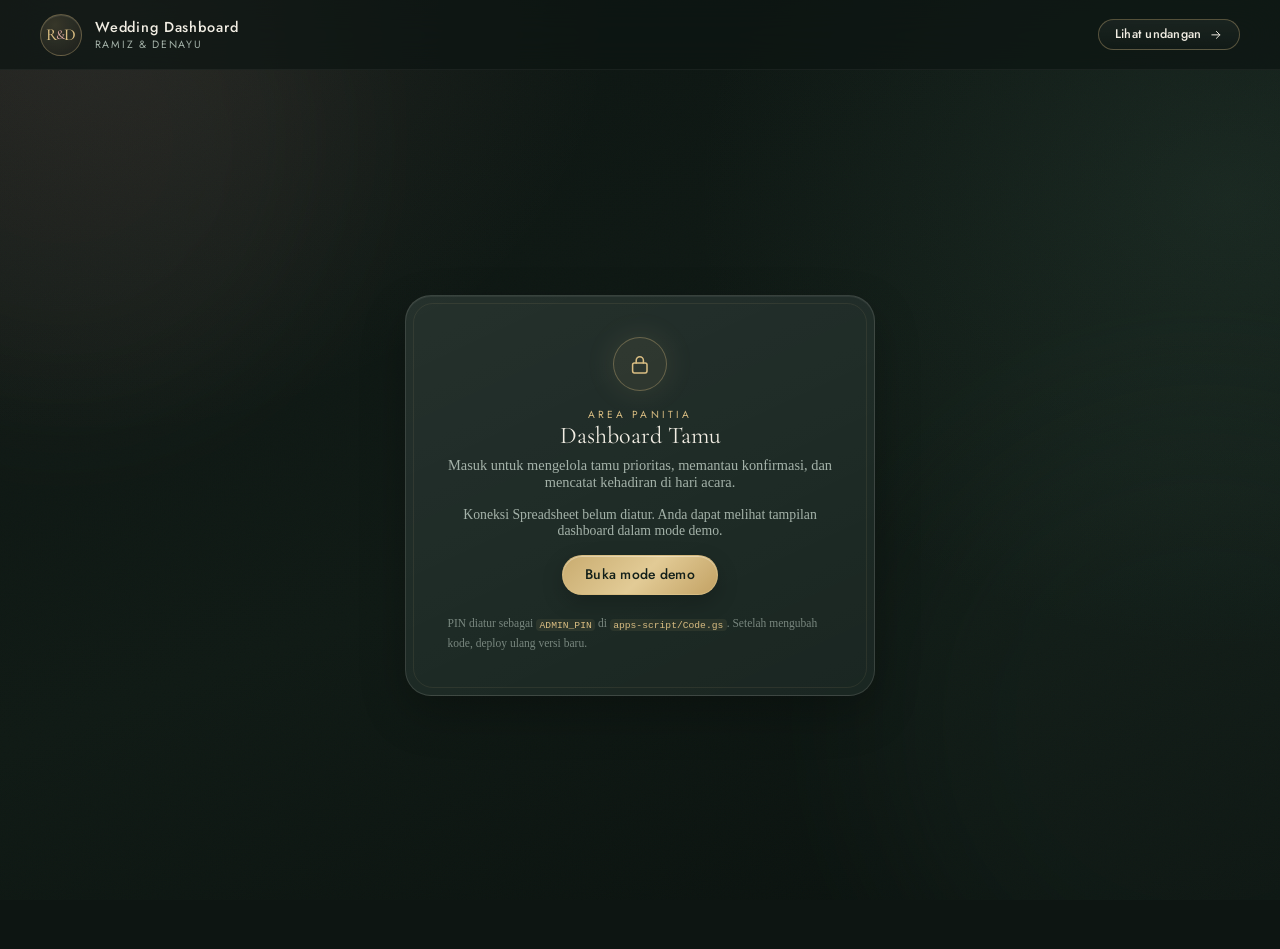
==== admin.html @ bb8d90dd "update UI, masih perlu revisi lagi" ====
<!DOCTYPE html>
<html lang="id">
<head>
<meta charset="utf-8">
<meta name="viewport" content="width=device-width, initial-scale=1, viewport-fit=cover">
<meta name="robots" content="noindex,nofollow">
<meta name="theme-color" content="#0D1512">
<title>Dashboard Tamu — Undangan Pernikahan</title>
<link rel="icon" href="assets/favicon.svg" type="image/svg+xml">
<link rel="preconnect" href="https://fonts.googleapis.com">
<link rel="preconnect" href="https://fonts.gstatic.com" crossorigin>
<link href="https://fonts.googleapis.com/css2?family=Cormorant+Garamond:ital,wght@0,400;0,500;0,600;1,400;1,500&family=Jost:wght@300;400;500;600&display=swap" rel="stylesheet">
<link rel="stylesheet" href="admin.css">
</head>
<body>
<svg width="0" height="0" style="position:absolute" aria-hidden="true"><defs>
<symbol id="i-users" viewBox="0 0 24 24"><path d="M17 21v-2a4 4 0 0 0-4-4H5a4 4 0 0 0-4 4v2"/><circle cx="9" cy="7" r="4"/><path d="M23 21v-2a4 4 0 0 0-3-3.87M16 3.13a4 4 0 0 1 0 7.75"/></symbol>
<symbol id="i-user-check" viewBox="0 0 24 24"><path d="M16 21v-2a4 4 0 0 0-4-4H5a4 4 0 0 0-4 4v2"/><circle cx="8.5" cy="7" r="4"/><path d="m17 11 2 2 4-4"/></symbol>
<symbol id="i-heart" viewBox="0 0 24 24"><path d="M20.8 4.6a5.5 5.5 0 0 0-7.8 0L12 5.7l-1-1.1a5.5 5.5 0 0 0-7.8 7.8l1 1.1L12 21l7.8-7.5 1-1.1a5.5 5.5 0 0 0 0-7.8z"/></symbol>
<symbol id="i-message" viewBox="0 0 24 24"><path d="M21 11.5a8.4 8.4 0 0 1-8.5 8.4 8.7 8.7 0 0 1-3.3-.7L3 21l1.8-5.9a8.4 8.4 0 1 1 16.2-3.6z"/></symbol>
<symbol id="i-link" viewBox="0 0 24 24"><path d="M10 13a5 5 0 0 0 7.5.5l3-3a5 5 0 0 0-7-7l-1.7 1.7"/><path d="M14 11a5 5 0 0 0-7.5-.5l-3 3a5 5 0 0 0 7 7l1.7-1.7"/></symbol>
<symbol id="i-copy" viewBox="0 0 24 24"><rect x="9" y="9" width="12" height="12" rx="2"/><path d="M5 15H4a1 1 0 0 1-1-1V4a1 1 0 0 1 1-1h10a1 1 0 0 1 1 1v1"/></symbol>
<symbol id="i-wa" viewBox="0 0 24 24"><path d="M3 21l1.7-5A8.5 8.5 0 1 1 8 19.3z"/><path d="M8.5 7.5c.5 3.5 2.5 5.5 6 6 .8.1 1.5-.5 1.5-1.3v-1l-2-.7-.8 1a6 6 0 0 1-2.2-2.2l1-.8-.7-2h-1c-.8 0-1.4.7-1.3 1.5"/></symbol>
<symbol id="i-refresh" viewBox="0 0 24 24"><path d="M21 12a9 9 0 1 1-2.6-6.4"/><path d="M21 3v6h-6"/></symbol>
<symbol id="i-plus" viewBox="0 0 24 24"><path d="M12 5v14M5 12h14"/></symbol>
<symbol id="i-search" viewBox="0 0 24 24"><circle cx="11" cy="11" r="7"/><path d="m21 21-4.3-4.3"/></symbol>
<symbol id="i-clock" viewBox="0 0 24 24"><circle cx="12" cy="12" r="9"/><path d="M12 7v5l3 2"/></symbol>
<symbol id="i-check" viewBox="0 0 24 24"><path d="M20 6 9 17l-5-5"/></symbol>
<symbol id="i-x" viewBox="0 0 24 24"><path d="M18 6 6 18M6 6l12 12"/></symbol>
<symbol id="i-lock" viewBox="0 0 24 24"><rect x="4" y="10" width="16" height="11" rx="2"/><path d="M8 10V7a4 4 0 0 1 8 0v3"/></symbol>
<symbol id="i-calendar" viewBox="0 0 24 24"><rect x="3" y="5" width="18" height="16" rx="2"/><path d="M16 3v4M8 3v4M3 10h18"/></symbol>
<symbol id="i-gift" viewBox="0 0 24 24"><path d="M20 12v10H4V12"/><path d="M2 7h20v5H2z"/><path d="M12 22V7"/><path d="M12 7H7.5a2.5 2.5 0 0 1 0-5C11 2 12 7 12 7z"/><path d="M12 7h4.5a2.5 2.5 0 0 0 0-5C13 2 12 7 12 7z"/></symbol>
<symbol id="i-logout" viewBox="0 0 24 24"><path d="M9 21H5a2 2 0 0 1-2-2V5a2 2 0 0 1 2-2h4"/><path d="m16 17 5-5-5-5M21 12H9"/></symbol>
<symbol id="i-arrow" viewBox="0 0 24 24"><path d="M5 12h14M13 6l6 6-6 6"/></symbol>
</defs></svg>

<div class="admin-bg" aria-hidden="true"><span class="orb a"></span><span class="orb b"></span><span class="grain"></span></div>

<header class="topbar">
  <a class="brand" href="index.html">
    <span class="brand-mark">R<span>&amp;</span>D</span>
    <span class="brand-text"><b>Wedding Dashboard</b><small>Ramiz &amp; Denayu</small></span>
  </a>
  <div class="top-actions">
    <span id="modeBadge" class="badge" hidden>Mode demo</span>
    <a class="btn btn-sm btn-ghost" href="index.html" target="_blank" rel="noopener">Lihat undangan <svg class="ic"><use href="#i-arrow"/></svg></a>
    <button class="icon-btn" id="logoutBtn" type="button" aria-label="Keluar" title="Keluar" hidden><svg class="ic"><use href="#i-logout"/></svg></button>
  </div>
</header>

<main class="shell">
  <section id="gate" class="gate">
    <div class="gate-card">
      <span class="gate-icon"><svg class="ic"><use href="#i-lock"/></svg></span>
      <p class="eyebrow">Area Panitia</p>
      <h1>Dashboard Tamu</h1>
      <p class="gate-copy">Masuk untuk mengelola tamu prioritas, memantau konfirmasi, dan mencatat kehadiran di hari acara.</p>
      <form id="gateForm" class="pin-form">
        <label for="pin">PIN akses</label>
        <input id="pin" type="password" inputmode="numeric" autocomplete="current-password" maxlength="24" placeholder="Masukkan PIN" required>
        <button class="btn" type="submit" id="gateBtn">Masuk dashboard</button>
        <p class="form-msg" id="gateMsg" role="status"></p>
      </form>
      <div id="demoBox" hidden>
        <p class="demo-copy">Koneksi Spreadsheet belum diatur. Anda dapat melihat tampilan dashboard dalam mode demo.</p>
        <button class="btn" type="button" id="demoBtn">Buka mode demo</button>
      </div>
      <p class="gate-help">PIN diatur sebagai <code>ADMIN_PIN</code> di <code>apps-script/Code.gs</code>. Setelah mengubah kode, deploy ulang versi baru.</p>
    </div>
  </section>

  <section id="app" hidden>
    <div class="page-head">
      <div>
        <p class="eyebrow">Undangan Pernikahan</p>
        <h1>Selamat datang, panitia</h1>
        <p class="page-sub">Pantau tamu, konfirmasi, dan kehadiran dari satu tempat.</p>
      </div>
      <div class="page-actions">
        <button class="btn btn-ghost" type="button" id="refreshBtn"><svg class="ic"><use href="#i-refresh"/></svg> Muat ulang</button>
        <button class="btn" type="button" id="addGuestBtn"><svg class="ic"><use href="#i-plus"/></svg> Tambah tamu</button>
      </div>
    </div>

    <div class="stats" id="stats" aria-live="polite"></div>

    <div class="progress-card">
      <div class="progress-top"><span>Kehadiran terdaftar</span><b id="progressLabel">0%</b></div>
      <div class="progress-track"><i id="progressFill"></i></div>
      <p id="progressNote">0 dari 0 orang diperkirakan hadir.</p>
    </div>

    <nav class="tabs" aria-label="Bagian dashboard">
      <button class="tab on" type="button" data-tab="overview"><svg class="ic"><use href="#i-heart"/></svg> Ringkasan</button>
      <button class="tab" type="button" data-tab="guests"><svg class="ic"><use href="#i-users"/></svg> Daftar tamu</button>
      <button class="tab" type="button" data-tab="attendance"><svg class="ic"><use href="#i-user-check"/></svg> Kehadiran</button>
      <button class="tab" type="button" data-tab="wishes"><svg class="ic"><use href="#i-message"/></svg> Ucapan</button>
    </nav>

    <section class="panel on" id="panel-overview">
      <div class="overview-grid">
        <div class="panel-card">
          <div class="panel-head"><div><p class="eyebrow">Live</p><h2>Check-in terbaru</h2></div><button class="text-btn" type="button" data-goto="attendance">Lihat semua <svg class="ic"><use href="#i-arrow"/></svg></button></div>
          <div id="recentAttendance" class="timeline"></div>
        </div>
        <div class="panel-card">
          <div class="panel-head"><div><p class="eyebrow">Konfirmasi</p><h2>Status tamu</h2></div></div>
          <div class="status-summary" id="statusSummary"></div>
          <div class="quick-note">
            <svg class="ic"><use href="#i-calendar"/></svg>
            <div><b>Tips hari acara</b><p>Gunakan tab Daftar tamu, cari nama, lalu tekan tombol Hadir. Data langsung tersimpan ke Spreadsheet.</p></div>
          </div>
        </div>
      </div>
    </section>

    <section class="panel" id="panel-guests">
      <div class="toolbar">
        <div class="search-box">
          <svg class="ic"><use href="#i-search"/></svg>
          <input id="guestSearch" type="search" placeholder="Cari nama, kode, atau nomor WhatsApp…" autocomplete="off">
        </div>
        <div class="chips" id="guestFilters">
          <button class="chip on" type="button" data-filter="all">Semua</button>
          <button class="chip" type="button" data-filter="priority">Prioritas</button>
          <button class="chip" type="button" data-filter="general">Umum</button>
          <button class="chip" type="button" data-filter="checked">Sudah hadir</button>
          <button class="chip" type="button" data-filter="pending">Belum hadir</button>
        </div>
      </div>
      <p class="list-count" id="guestCount"></p>
      <div class="guest-grid" id="guestList"></div>
    </section>

    <section class="panel" id="panel-attendance">
      <div class="toolbar toolbar-simple">
        <div class="search-box">
          <svg class="ic"><use href="#i-search"/></svg>
          <input id="attendanceSearch" type="search" placeholder="Cari nama yang sudah hadir…" autocomplete="off">
        </div>
        <button class="btn btn-ghost" type="button" id="walkinBtn"><svg class="ic"><use href="#i-plus"/></svg> Check-in tamu baru</button>
      </div>
      <div class="log-list" id="attendanceList"></div>
    </section>

    <section class="panel" id="panel-wishes">
      <div class="wish-list" id="wishList"></div>
    </section>
  </section>
</main>

<dialog id="modal" class="modal">
  <div class="modal-card" id="modalCard"></div>
</dialog>
<div class="toast" id="toast" role="status" aria-live="polite"></div>

<script src="config.js"></script>
<script src="admin.js"></script>
</body>
</html>
---- admin.css ----
:root{
  color-scheme:dark;
  --bg:#0D1512;
  --bg2:#121E19;
  --card:#17241F;
  --card2:#1B2B24;
  --ink:#F1EDE3;
  --soft:#A4B2A9;
  --moss:#9DBDAC;
  --blush:#D7A69E;
  --gold:#D9BD82;
  --line:rgba(241,237,227,.13);
  --line-gold:rgba(217,189,130,.34);
  --font-display:'Cormorant Garamond',Georgia,serif;
  --font-ui:'Jost',system-ui,sans-serif;
  --ease-out:cubic-bezier(.16,1,.3,1);
  --shadow:0 18px 46px rgba(0,0,0,.24);
}
*{box-sizing:border-box;margin:0}
[hidden]{display:none !important}
html{scroll-behavior:smooth;-webkit-text-size-adjust:100%}
body{
  min-height:100svh;background:var(--bg);color:var(--ink);
  font:300 clamp(.96rem,.94rem+.1vw,1.02rem)/1.65 var(--font-ui);
  -webkit-font-smoothing:antialiased;overflow-x:hidden;
}
h1,h2,h3{font-family:var(--font-display);font-weight:400;line-height:1.12}
h1{font-size:clamp(2rem,1.6rem+1.8vw,3rem)}
h2{font-size:clamp(1.45rem,1.2rem+.8vw,1.85rem)}
p{color:var(--soft)}
a{color:inherit}
button,input,select{font:inherit}
button{color:inherit}
[hidden]{display:none!important}
::selection{background:rgba(217,189,130,.3);color:#fff}
:focus-visible{outline:2px solid var(--gold);outline-offset:3px}
.ic{width:1.1em;height:1.1em;fill:none;stroke:currentColor;stroke-width:1.7;stroke-linecap:round;stroke-linejoin:round;vertical-align:-.18em;flex:none}
code{font-family:ui-monospace,Consolas,monospace;font-size:.84em;color:var(--gold);background:rgba(217,189,130,.08);padding:.08em .35em;border-radius:4px}

/* latar */
.admin-bg{position:fixed;inset:0;z-index:-1;overflow:hidden;background:
  radial-gradient(65vmax 55vmax at 8% 0%,rgba(215,166,158,.10),transparent 62%),
  radial-gradient(65vmax 55vmax at 96% 22%,rgba(79,118,99,.16),transparent 64%),
  linear-gradient(160deg,#0D1512,#101A15 55%,#0A110E)}
.admin-bg .orb{position:absolute;border-radius:50%;filter:blur(80px);opacity:.35}
.admin-bg .orb.a{width:42vmax;height:42vmax;left:-16vmax;top:-10vmax;background:rgba(215,166,158,.12)}
.admin-bg .orb.b{width:52vmax;height:52vmax;right:-20vmax;bottom:-12vmax;background:rgba(79,118,99,.22)}
.admin-bg .grain{position:absolute;inset:0;opacity:.18;mix-blend-mode:soft-light;background-image:url("data:image/svg+xml,%3Csvg xmlns='http://www.w3.org/2000/svg' width='180' height='180'%3E%3Cfilter id='n'%3E%3CfeTurbulence type='fractalNoise' baseFrequency='.75' numOctaves='3' stitchTiles='stitch'/%3E%3C/filter%3E%3Crect width='100%25' height='100%25' filter='url(%23n)' opacity='.4'/%3E%3C/svg%3E")}

/* tombol */
.btn{
  display:inline-flex;align-items:center;justify-content:center;gap:.5rem;
  border:1px solid rgba(217,189,130,.65);border-radius:99px;padding:.72rem 1.35rem;
  background:linear-gradient(135deg,#C9AC70,#E2CB96 52%,#C3A264);color:#13201A;
  font:500 .87rem/1.1 var(--font-ui);letter-spacing:.02em;text-decoration:none;cursor:pointer;
  box-shadow:0 8px 22px rgba(0,0,0,.2),inset 0 1px 0 rgba(255,255,255,.35);
  transition:transform .3s var(--ease-out),box-shadow .3s,opacity .3s;
  white-space:nowrap;
}
.btn:hover{transform:translateY(-2px);box-shadow:0 12px 28px rgba(0,0,0,.28)}
.btn:active{transform:none}
.btn:disabled{opacity:.55;cursor:not-allowed;transform:none}
.btn-ghost{background:linear-gradient(180deg,rgba(255,255,255,.05),rgba(255,255,255,.01));color:var(--ink);border-color:var(--line-gold);box-shadow:none}
.btn-ghost:hover{background:rgba(217,189,130,.09);border-color:rgba(217,189,130,.55);box-shadow:none}
.btn-sm{padding:.48rem 1rem;font-size:.78rem}
.icon-btn{display:inline-grid;place-items:center;width:36px;height:36px;padding:0;border-radius:50%;border:1px solid var(--line);background:rgba(255,255,255,.03);color:var(--soft);cursor:pointer;text-decoration:none;transition:background .25s,color .25s,border-color .25s}
.icon-btn:hover{background:rgba(217,189,130,.1);border-color:var(--line-gold);color:var(--gold)}
.text-btn{display:inline-flex;align-items:center;gap:.35rem;padding:0;border:0;background:none;color:var(--gold);font:400 .78rem var(--font-ui);cursor:pointer}
.text-btn .ic{width:.9rem;height:.9rem;transition:transform .25s}
.text-btn:hover .ic{transform:translateX(3px)}

/* topbar */
.topbar{
  position:sticky;top:0;z-index:30;display:flex;align-items:center;justify-content:space-between;gap:1rem;
  padding:.85rem clamp(1rem,4vw,2.5rem);border-bottom:1px solid rgba(255,255,255,.05);
  background:rgba(13,21,18,.72);-webkit-backdrop-filter:blur(18px);backdrop-filter:blur(18px);
}
.brand{display:flex;align-items:center;gap:.8rem;text-decoration:none;min-width:0}
.brand-mark{
  display:flex;align-items:center;justify-content:center;width:42px;height:42px;flex:none;border-radius:50%;
  border:1px solid var(--line-gold);color:var(--gold);font:500 1.05rem var(--font-display);
  background:radial-gradient(circle at 35% 25%,rgba(217,189,130,.18),rgba(215,166,158,.04));
  box-shadow:inset 0 1px 0 rgba(255,255,255,.1);
}
.brand-mark span{font-size:.8em;color:var(--blush);margin:0 -.04em}
.brand-text{display:flex;flex-direction:column;line-height:1.2;min-width:0}
.brand-text b{font:500 .9rem var(--font-ui);letter-spacing:.06em;color:var(--ink)}
.brand-text small{font:400 .66rem var(--font-ui);letter-spacing:.16em;text-transform:uppercase;color:var(--soft);white-space:nowrap;overflow:hidden;text-overflow:ellipsis}
.top-actions{display:flex;align-items:center;gap:.55rem}
.badge{font:400 .62rem/1.6 var(--font-ui);letter-spacing:.1em;text-transform:uppercase;color:var(--gold);border:1px solid var(--line-gold);border-radius:99px;padding:.12rem .6rem;background:rgba(217,189,130,.07);white-space:nowrap}

/* shell */
.shell{width:min(100%,1240px);margin:0 auto;padding:clamp(1.2rem,3vw,2.2rem) clamp(1rem,4vw,2.5rem) 4rem}

/* gate */
.gate{display:grid;place-items:center;min-height:calc(100svh - 120px);padding:clamp(2rem,6vw,4rem) 0}
.gate-card{
  position:relative;width:min(100%,470px);padding:clamp(1.7rem,5vw,2.6rem);text-align:center;
  border:1px solid var(--line);border-radius:26px;
  background:linear-gradient(155deg,rgba(255,255,255,.06),rgba(255,255,255,.012)),var(--card);
  box-shadow:var(--shadow),inset 0 1px 0 rgba(255,255,255,.06);
}
.gate-card::after{content:"";position:absolute;inset:7px;border:1px solid rgba(217,189,130,.09);border-radius:20px;pointer-events:none}
.gate-icon{display:grid;place-items:center;width:54px;height:54px;margin:0 auto 1rem;border-radius:50%;border:1px solid var(--line-gold);color:var(--gold);background:rgba(217,189,130,.07);box-shadow:0 0 30px rgba(217,189,130,.12)}
.gate-icon .ic{width:1.35rem;height:1.35rem}
.eyebrow{font:400 .64rem/1.5 var(--font-ui);letter-spacing:.3em;text-transform:uppercase;color:var(--gold)}
.gate-copy{font-size:.9rem;margin-top:.45rem}
.pin-form{display:grid;gap:.65rem;text-align:left;margin-top:1.5rem}
.pin-form label,.field label{font:400 .76rem/1.5 var(--font-ui);letter-spacing:.04em;color:var(--soft)}
input,select{
  width:100%;padding:.72rem .95rem;border-radius:12px;border:1px solid var(--line);
  background:rgba(9,16,13,.5);color:var(--ink);font:300 .92rem/1.5 var(--font-ui);
  transition:border-color .25s,box-shadow .25s,background .25s;
}
input::placeholder{color:rgba(164,178,169,.45)}
input:focus,select:focus{outline:none;border-color:rgba(217,189,130,.6);box-shadow:0 0 0 3px rgba(217,189,130,.1);background:rgba(9,16,13,.66)}
select{appearance:none;background-image:linear-gradient(45deg,transparent 50%,var(--moss) 50%),linear-gradient(135deg,var(--moss) 50%,transparent 50%);background-position:calc(100% - 18px) 52%,calc(100% - 13px) 52%;background-size:5px 5px,5px 5px;background-repeat:no-repeat;padding-right:2.3rem}
.form-msg{min-height:1.2rem;margin-top:.2rem;font-size:.8rem;text-align:center;color:var(--blush)}
.gate-help{margin-top:1.2rem;font-size:.72rem;line-height:1.7;color:rgba(164,178,169,.68);text-align:left}
.demo-copy{font-size:.86rem;margin:1rem 0}
#demoBox{margin-top:.5rem}

/* page head */
.page-head{display:flex;align-items:flex-end;justify-content:space-between;gap:1.2rem;flex-wrap:wrap;margin-bottom:1.4rem}
.page-head h1{margin:.2rem 0}
.page-sub{font-size:.9rem}
.page-actions{display:flex;gap:.55rem;flex-wrap:wrap}

/* stats */
.stats{display:grid;grid-template-columns:repeat(2,minmax(0,1fr));gap:.75rem;margin-bottom:1rem}
.stat-card{
  position:relative;display:flex;flex-direction:column;gap:.15rem;padding:1rem 1.1rem;
  border:1px solid var(--line);border-radius:18px;overflow:hidden;
  background:linear-gradient(150deg,rgba(255,255,255,.055),rgba(255,255,255,.01)),var(--card);
  box-shadow:0 12px 30px rgba(0,0,0,.16),inset 0 1px 0 rgba(255,255,255,.04);
  animation:statIn .65s calc(var(--i,0) * 70ms) var(--ease-out) both;
}
@keyframes statIn{from{opacity:0;transform:translateY(14px)}}
.stat-card::after{content:"";position:absolute;right:-35px;top:-35px;width:100px;height:100px;border-radius:50%;background:radial-gradient(circle,rgba(217,189,130,.09),transparent 68%);pointer-events:none}
.stat-icon{display:grid;place-items:center;width:34px;height:34px;border-radius:50%;border:1px solid var(--line-gold);color:var(--gold);background:rgba(217,189,130,.06);margin-bottom:.45rem}
.stat-icon .ic{width:1rem;height:1rem}
.stat-label{font:400 .68rem/1.5 var(--font-ui);letter-spacing:.14em;text-transform:uppercase;color:var(--soft)}
.stat-value{font:500 clamp(1.9rem,1.5rem+1.2vw,2.4rem)/1 var(--font-display);color:var(--ivory);font-variant-numeric:tabular-nums}
.stat-sub{font-size:.7rem;color:rgba(164,178,169,.72);line-height:1.4}

/* progress */
.progress-card{
  padding:1rem 1.15rem;border:1px solid var(--line);border-radius:18px;
  background:linear-gradient(150deg,rgba(255,255,255,.045),rgba(255,255,255,.008)),var(--card);
  margin-bottom:1.2rem;
}
.progress-top{display:flex;justify-content:space-between;align-items:center;gap:1rem;font:400 .74rem/1.4 var(--font-ui);letter-spacing:.08em;text-transform:uppercase;color:var(--soft)}
.progress-top b{color:var(--gold);font-size:.9rem}
.progress-track{height:7px;border-radius:99px;background:rgba(255,255,255,.07);overflow:hidden;margin:.55rem 0 .45rem}
.progress-track i{display:block;height:100%;width:0;border-radius:99px;background:linear-gradient(90deg,var(--moss),var(--gold));transition:width .8s var(--ease-out);box-shadow:0 0 12px rgba(217,189,130,.25)}
.progress-card p{font-size:.76rem;color:rgba(164,178,169,.8)}

/* tabs */
.tabs{display:flex;gap:.25rem;overflow-x:auto;scrollbar-width:none;padding:.25rem;margin-bottom:1.1rem;border:1px solid var(--line);border-radius:14px;background:rgba(23,36,31,.55)}
.tabs::-webkit-scrollbar{display:none}
.tab{display:inline-flex;align-items:center;gap:.45rem;padding:.55rem .95rem;border:0;border-radius:10px;background:none;color:var(--soft);font:400 .8rem var(--font-ui);white-space:nowrap;cursor:pointer;transition:background .25s,color .25s}
.tab .ic{width:.95rem;height:.95rem}
.tab:hover{color:var(--ink)}
.tab.on{background:rgba(217,189,130,.12);color:var(--gold)}

/* panels */
.panel{display:none}
.panel.on{display:block;animation:fadeUp .45s var(--ease-out)}
@keyframes fadeUp{from{opacity:0;transform:translateY(8px)}}
.panel-card{
  padding:clamp(1rem,2.4vw,1.4rem);border:1px solid var(--line);border-radius:18px;
  background:linear-gradient(150deg,rgba(255,255,255,.045),rgba(255,255,255,.008)),var(--card);
  box-shadow:0 14px 36px rgba(0,0,0,.14);
}
.panel-head{display:flex;justify-content:space-between;align-items:flex-start;gap:1rem;margin-bottom:.85rem}
.panel-head h2{margin-top:.1rem;color:var(--ink)}
.overview-grid{display:grid;gap:.9rem}
.status-summary{display:grid;gap:.8rem}
.status-row-top{display:flex;justify-content:space-between;align-items:center;font-size:.8rem;color:var(--soft);margin-bottom:.3rem}
.status-row-top span{display:flex;align-items:center;gap:.45rem}
.status-row-top i{width:7px;height:7px;border-radius:50%}
.status-row-top b{color:var(--ink);font-weight:400}
.mini-bar{height:5px;border-radius:99px;background:rgba(255,255,255,.07);overflow:hidden}
.mini-bar i{display:block;height:100%;border-radius:99px;transition:width .7s var(--ease-out)}
.quick-note{display:flex;gap:.7rem;margin-top:1.1rem;padding:.85rem;border-radius:12px;background:rgba(217,189,130,.06);border:1px solid rgba(217,189,130,.14)}
.quick-note .ic{width:1.1rem;height:1.1rem;color:var(--gold);margin-top:.15rem}
.quick-note b{font:500 .8rem var(--font-ui);color:var(--ink);display:block}
.quick-note p{font-size:.74rem;line-height:1.65;margin-top:.1rem}

/* recent timeline */
.timeline{display:grid;gap:.15rem}
.tl-row{display:flex;align-items:center;gap:.7rem;padding:.55rem 0;border-bottom:1px solid rgba(255,255,255,.05)}
.tl-row:last-child{border-bottom:0}
.tl-dot{width:8px;height:8px;border-radius:50%;background:var(--moss);box-shadow:0 0 0 4px rgba(157,189,172,.1);flex:none}
.tl-main{flex:1;min-width:0}
.tl-main b{display:block;font:500 .86rem var(--font-ui);color:var(--ink);white-space:nowrap;overflow:hidden;text-overflow:ellipsis}
.tl-main small{display:block;font-size:.68rem;color:var(--soft)}
.count-badge{font:400 .66rem/1.4 var(--font-ui);letter-spacing:.04em;color:var(--moss);border:1px solid rgba(157,189,172,.25);border-radius:99px;padding:.15rem .55rem;white-space:nowrap}

/* toolbar */
.toolbar{display:flex;gap:.75rem;flex-wrap:wrap;align-items:center;justify-content:space-between;margin-bottom:.9rem}
.search-box{position:relative;flex:1;min-width:220px;max-width:430px}
.search-box .ic{position:absolute;left:.9rem;top:50%;translate:0 -50%;width:.95rem;height:.95rem;color:var(--soft);pointer-events:none}
.search-box input{padding-left:2.5rem;border-radius:99px}
.chips{display:flex;gap:.35rem;flex-wrap:wrap}
.chip{border:1px solid var(--line);border-radius:99px;padding:.35rem .75rem;background:rgba(255,255,255,.025);color:var(--soft);font:400 .72rem var(--font-ui);cursor:pointer;transition:background .25s,color .25s,border-color .25s}
.chip:hover{border-color:var(--line-gold);color:var(--ink)}
.chip.on{background:rgba(217,189,130,.12);border-color:var(--line-gold);color:var(--gold)}
.list-count{font-size:.72rem;letter-spacing:.05em;color:rgba(164,178,169,.7);margin-bottom:.7rem}

/* guest grid */
.guest-grid{display:grid;gap:.75rem}
.guest-card{
  position:relative;display:flex;flex-direction:column;gap:.75rem;padding:1rem;
  border:1px solid var(--line);border-radius:16px;
  background:linear-gradient(150deg,rgba(255,255,255,.045),rgba(255,255,255,.008)),var(--card);
  transition:border-color .3s,transform .3s,box-shadow .3s;
}
.guest-card:hover{border-color:rgba(217,189,130,.25);box-shadow:0 12px 30px rgba(0,0,0,.14)}
.guest-card.is-checked{border-color:rgba(157,189,172,.32)}
.guest-card.is-checked::before{content:"";position:absolute;left:0;top:1rem;bottom:1rem;width:2px;border-radius:2px;background:linear-gradient(180deg,transparent,var(--moss),transparent)}
.guest-top{display:flex;align-items:center;gap:.65rem;min-width:0}
.guest-avatar{display:grid;place-items:center;flex:none;width:40px;height:40px;border-radius:50%;border:1px solid var(--line-gold);color:var(--gold);background:radial-gradient(circle at 30% 20%,rgba(217,189,130,.18),rgba(215,166,158,.06));font:600 1.05rem var(--font-display)}
.guest-avatar.small{width:34px;height:34px;font-size:.9rem}
.guest-id{flex:1;min-width:0}
.guest-id b{display:block;font:500 .92rem var(--font-ui);color:var(--ink);white-space:nowrap;overflow:hidden;text-overflow:ellipsis}
.guest-id small{display:block;font-size:.68rem;color:var(--soft);white-space:nowrap;overflow:hidden;text-overflow:ellipsis;margin-top:.1rem}
.guest-id .code{font-family:ui-monospace,Consolas,monospace;color:var(--gold);letter-spacing:.06em}
.pill{display:inline-flex;align-items:center;gap:.3rem;font:400 .62rem/1.5 var(--font-ui);letter-spacing:.06em;border-radius:99px;padding:.13rem .5rem;white-space:nowrap;border:1px solid var(--line)}
.pill.ok{color:var(--moss);border-color:rgba(157,189,172,.32);background:rgba(157,189,172,.07)}
.pill.wait{color:var(--gold);border-color:rgba(217,189,130,.3);background:rgba(217,189,130,.06)}
.pill.no{color:var(--blush);border-color:rgba(215,166,158,.3);background:rgba(215,166,158,.06)}
.guest-meta{display:grid;grid-template-columns:repeat(3,minmax(0,1fr));gap:.5rem;padding-top:.65rem;border-top:1px solid rgba(255,255,255,.05)}
.guest-meta div{display:flex;flex-direction:column;gap:.2rem;min-width:0}
.guest-meta small{font-size:.6rem;letter-spacing:.1em;text-transform:uppercase;color:rgba(164,178,169,.6)}
.guest-meta span{font-size:.76rem;color:var(--ink);white-space:nowrap;overflow:hidden;text-overflow:ellipsis}
.guest-meta .pill{align-self:flex-start;font-size:.58rem}
.guest-actions{display:flex;align-items:center;gap:.4rem;margin-top:auto}
.guest-actions .btn-sm{flex:1}
.guest-actions .icon-btn{width:34px;height:34px;flex:none}

/* attendance log */
.log-list{display:grid;gap:.4rem}
.log-row{display:flex;align-items:center;gap:.75rem;padding:.75rem .9rem;border:1px solid rgba(255,255,255,.06);border-radius:13px;background:rgba(255,255,255,.025)}
.log-icon{display:grid;place-items:center;width:34px;height:34px;flex:none;border-radius:50%;border:1px solid rgba(157,189,172,.28);color:var(--moss);background:rgba(157,189,172,.06)}
.log-icon .ic{width:.95rem;height:.95rem}
.log-main{flex:1;min-width:0}
.log-main b{display:block;font:500 .86rem var(--font-ui);color:var(--ink);white-space:nowrap;overflow:hidden;text-overflow:ellipsis}
.log-main small{display:block;font-size:.68rem;color:var(--soft);white-space:nowrap;overflow:hidden;text-overflow:ellipsis}
.log-side{display:flex;flex-direction:column;align-items:flex-end;gap:.15rem;flex:none}
.log-side small{font-size:.62rem;color:rgba(164,178,169,.6)}

/* wishes */
.wish-list{display:grid;gap:.65rem}
.wish-card{padding:1rem;border:1px solid var(--line);border-radius:15px;background:linear-gradient(150deg,rgba(255,255,255,.04),rgba(255,255,255,.006)),var(--card)}
.wish-head{display:flex;align-items:center;gap:.6rem;margin-bottom:.5rem}
.wish-head b{display:block;font:500 .86rem var(--font-ui);color:var(--ink)}
.wish-head small{display:block;font-size:.65rem;color:var(--soft)}
.wish-head .pill{margin-left:auto}
.wish-card p{font-size:.84rem;line-height:1.7;color:var(--soft)}

/* empty */
.empty{display:flex;flex-direction:column;align-items:center;justify-content:center;text-align:center;gap:.55rem;padding:2rem 1rem;color:var(--soft)}
.empty .ic{width:1.5rem;height:1.5rem;color:var(--gold);opacity:.7}
.empty p{font-size:.8rem;max-width:22rem}
.empty.wide{grid-column:1/-1;border:1px dashed rgba(255,255,255,.1);border-radius:15px;background:rgba(255,255,255,.015)}

/* modal */
.modal{border:0;padding:0;background:none;color:var(--ink);max-width:min(94vw,520px);width:100%;margin:auto}
.modal::backdrop{background:rgba(6,10,8,.72);-webkit-backdrop-filter:blur(6px);backdrop-filter:blur(6px)}
.modal-card{
  position:relative;padding:clamp(1.3rem,4vw,2rem);border:1px solid var(--line-gold);border-radius:22px;
  background:linear-gradient(155deg,rgba(255,255,255,.06),rgba(255,255,255,.012)),#16231E;
  box-shadow:0 30px 90px rgba(0,0,0,.5),inset 0 1px 0 rgba(255,255,255,.07);
  animation:modalIn .4s var(--ease-out);
}
@keyframes modalIn{from{opacity:0;transform:translateY(16px) scale(.97)}}
.modal-close{position:absolute;top:.8rem;right:.8rem;display:grid;place-items:center;width:34px;height:34px;border-radius:50%;border:1px solid var(--line);background:rgba(255,255,255,.03);color:var(--soft);cursor:pointer}
.modal-close:hover{background:rgba(255,255,255,.08);color:var(--ink)}
.modal-sub{font-size:.8rem;margin-top:.3rem}
.modal-form{display:grid;gap:.75rem;margin-top:1.1rem}
.field{display:flex;flex-direction:column;gap:.32rem}
.field label small{color:rgba(164,178,169,.65)}
.row{display:grid;grid-template-columns:1.4fr 1fr;gap:.65rem}
.modal-info{display:flex;flex-wrap:wrap;gap:.5rem 1.2rem;padding:.6rem .75rem;border-radius:10px;background:rgba(255,255,255,.03);font-size:.74rem;color:var(--soft)}
.modal-info b{color:var(--ink);font-weight:400}
.form-divider{border:0;border-top:1px solid var(--line);margin:.2rem 0}
body:has(dialog[open]){overflow:hidden}

/* toast */
.toast{position:fixed;left:50%;bottom:1.5rem;transform:translate(-50%,12px);background:rgba(241,237,227,.97);color:#132019;padding:.55rem 1.2rem;border-radius:99px;font:400 .82rem/1.5 var(--font-ui);opacity:0;transition:opacity .3s,transform .35s var(--ease-out);z-index:100;pointer-events:none;max-width:90vw;text-align:center;box-shadow:0 12px 34px rgba(0,0,0,.3)}
.toast.show{opacity:1;transform:translate(-50%,0)}
.loading .ic{animation:spin 1s linear infinite}
@keyframes spin{to{transform:rotate(360deg)}}

/* responsif */
@media(min-width:640px){
  .stats{grid-template-columns:repeat(4,minmax(0,1fr))}
  .guest-grid{grid-template-columns:repeat(2,minmax(0,1fr))}
  .wish-list{grid-template-columns:repeat(2,minmax(0,1fr))}
  .top-actions .badge{display:inline-block}
}
@media(min-width:980px){
  .overview-grid{grid-template-columns:1.1fr .9fr}
  .guest-grid{grid-template-columns:repeat(3,minmax(0,1fr))}
  .shell{padding-top:2.2rem}
}
@media(max-width:639px){
  .top-actions .badge{display:none}
}
@media(max-width:540px){
  .topbar{padding:.7rem 1rem}
  .brand-text{display:none}
  .top-actions .btn-ghost{padding:.45rem .8rem;font-size:.72rem}
  .page-head{align-items:flex-start}
  .page-actions{width:100%}
  .page-actions .btn{flex:1}
  .stat-card{padding:.85rem .9rem}
  .stat-value{font-size:1.9rem}
  .toolbar{flex-direction:column;align-items:stretch}
  .search-box{max-width:none}
  .chips{overflow-x:auto;flex-wrap:nowrap;padding-bottom:.15rem}
  .chip{white-space:nowrap}
  .guest-meta{grid-template-columns:1fr 1fr 1fr;gap:.35rem}
  .guest-actions .btn-sm{font-size:.72rem}
  .tabs{padding:.2rem}
  .tab{padding:.5rem .7rem;font-size:.74rem}
  .tab .ic{display:none}
  .modal-card{margin:1rem}
  .row{grid-template-columns:1fr}
  .toast{bottom:1rem}
}
@media(prefers-reduced-motion:reduce){
  *,*::before,*::after{animation-duration:.01ms!important;animation-delay:0s!important;transition-duration:.01ms!important;scroll-behavior:auto!important}
}
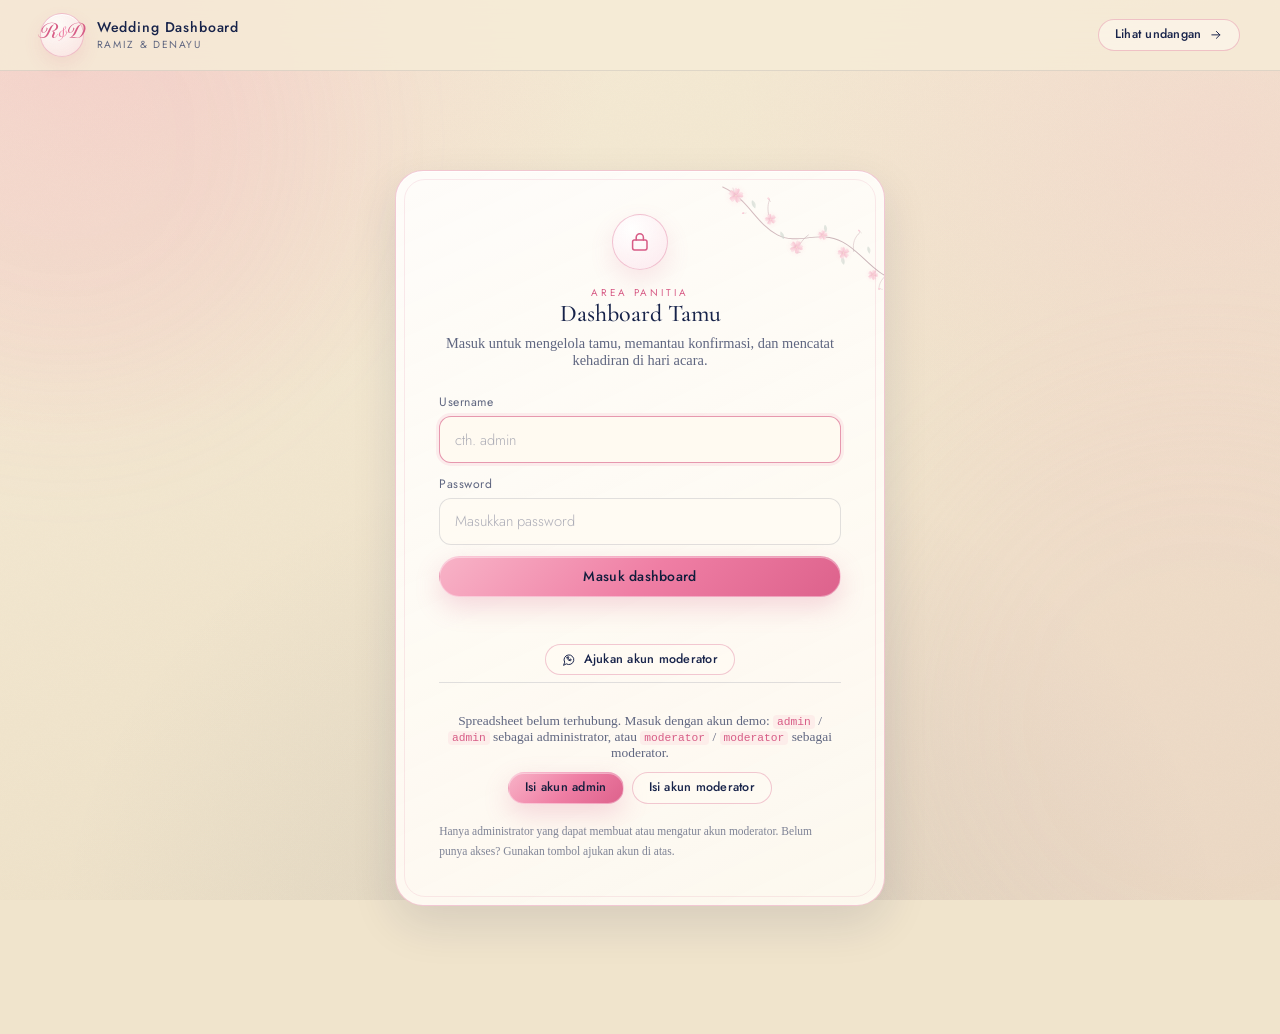
==== commit 11383521: "ubah UI minor dan menyesuaikan desain UI admin" ====
--- a/admin.html
+++ b/admin.html
@@ -4,13 +4,13 @@
 <meta charset="utf-8">
 <meta name="viewport" content="width=device-width, initial-scale=1, viewport-fit=cover">
 <meta name="robots" content="noindex,nofollow">
-<meta name="theme-color" content="#0D1512">
-<title>Dashboard Tamu — Undangan Pernikahan</title>
+<meta name="theme-color" content="#f0e4cc">
+<title>Dashboard Panitia — Ramiz &amp; Denayu</title>
 <link rel="icon" href="assets/favicon.svg" type="image/svg+xml">
 <link rel="preconnect" href="https://fonts.googleapis.com">
 <link rel="preconnect" href="https://fonts.gstatic.com" crossorigin>
 <link href="https://fonts.googleapis.com/css2?family=Cormorant+Garamond:ital,wght@0,400;0,500;0,600;1,400;1,500&family=Jost:wght@300;400;500;600&display=swap" rel="stylesheet">
-<link rel="stylesheet" href="admin.css">
+<link rel="stylesheet" href="admin.css?v=3">
 </head>
 <body>
 <svg width="0" height="0" style="position:absolute" aria-hidden="true"><defs>
@@ -28,6 +28,10 @@
 <symbol id="i-check" viewBox="0 0 24 24"><path d="M20 6 9 17l-5-5"/></symbol>
 <symbol id="i-x" viewBox="0 0 24 24"><path d="M18 6 6 18M6 6l12 12"/></symbol>
 <symbol id="i-lock" viewBox="0 0 24 24"><rect x="4" y="10" width="16" height="11" rx="2"/><path d="M8 10V7a4 4 0 0 1 8 0v3"/></symbol>
+<symbol id="i-shield" viewBox="0 0 24 24"><path d="M12 22s8-3.5 8-10V5l-8-3-8 3v7c0 6.5 8 10 8 10z"/><path d="m9 12 2 2 4-4"/></symbol>
+<symbol id="i-key" viewBox="0 0 24 24"><circle cx="8" cy="15" r="4"/><path d="m11 12 8-8M17 5l3 3M14 8l3 3"/></symbol>
+<symbol id="i-user-plus" viewBox="0 0 24 24"><path d="M16 21v-2a4 4 0 0 0-4-4H5a4 4 0 0 0-4 4v2"/><circle cx="8.5" cy="7" r="4"/><path d="M20 8v6M23 11h-6"/></symbol>
+<symbol id="i-trash" viewBox="0 0 24 24"><path d="M3 6h18M8 6V4h8v2M19 6l-1 15H6L5 6M10 11v6M14 11v6"/></symbol>
 <symbol id="i-calendar" viewBox="0 0 24 24"><rect x="3" y="5" width="18" height="16" rx="2"/><path d="M16 3v4M8 3v4M3 10h18"/></symbol>
 <symbol id="i-gift" viewBox="0 0 24 24"><path d="M20 12v10H4V12"/><path d="M2 7h20v5H2z"/><path d="M12 22V7"/><path d="M12 7H7.5a2.5 2.5 0 0 1 0-5C11 2 12 7 12 7z"/><path d="M12 7h4.5a2.5 2.5 0 0 0 0-5C13 2 12 7 12 7z"/></symbol>
 <symbol id="i-logout" viewBox="0 0 24 24"><path d="M9 21H5a2 2 0 0 1-2-2V5a2 2 0 0 1 2-2h4"/><path d="m16 17 5-5-5-5M21 12H9"/></symbol>
@@ -43,6 +47,11 @@
   </a>
   <div class="top-actions">
     <span id="modeBadge" class="badge" hidden>Mode demo</span>
+    <span id="roleBadge" class="badge role-badge" hidden>Administrator</span>
+    <div class="user-chip" id="userChip" hidden>
+      <span class="user-avatar" id="userAvatar" aria-hidden="true">A</span>
+      <span class="user-copy"><b id="userName">Panitia</b><small id="userRole">Administrator</small></span>
+    </div>
     <a class="btn btn-sm btn-ghost" href="index.html" target="_blank" rel="noopener">Lihat undangan <svg class="ic"><use href="#i-arrow"/></svg></a>
     <button class="icon-btn" id="logoutBtn" type="button" aria-label="Keluar" title="Keluar" hidden><svg class="ic"><use href="#i-logout"/></svg></button>
   </div>
@@ -54,18 +63,32 @@
       <span class="gate-icon"><svg class="ic"><use href="#i-lock"/></svg></span>
       <p class="eyebrow">Area Panitia</p>
       <h1>Dashboard Tamu</h1>
-      <p class="gate-copy">Masuk untuk mengelola tamu prioritas, memantau konfirmasi, dan mencatat kehadiran di hari acara.</p>
-      <form id="gateForm" class="pin-form">
-        <label for="pin">PIN akses</label>
-        <input id="pin" type="password" inputmode="numeric" autocomplete="current-password" maxlength="24" placeholder="Masukkan PIN" required>
+      <p class="gate-copy">Masuk untuk mengelola tamu, memantau konfirmasi, dan mencatat kehadiran di hari acara.</p>
+      <form id="gateForm" class="login-form">
+        <div class="field">
+          <label for="loginUser">Username</label>
+          <input id="loginUser" name="username" type="text" autocomplete="username" autocapitalize="none" spellcheck="false" maxlength="24" placeholder="cth. admin" required>
+        </div>
+        <div class="field">
+          <label for="loginPass">Password</label>
+          <input id="loginPass" name="password" type="password" autocomplete="current-password" maxlength="64" placeholder="Masukkan password" required>
+        </div>
         <button class="btn" type="submit" id="gateBtn">Masuk dashboard</button>
         <p class="form-msg" id="gateMsg" role="status"></p>
       </form>
+      <div class="gate-actions">
+        <a id="requestModBtn" class="btn btn-ghost btn-sm" href="#" target="_blank" rel="noopener">
+          <svg class="ic"><use href="#i-wa"/></svg> Ajukan akun moderator
+        </a>
+      </div>
       <div id="demoBox" hidden>
-        <p class="demo-copy">Koneksi Spreadsheet belum diatur. Anda dapat melihat tampilan dashboard dalam mode demo.</p>
-        <button class="btn" type="button" id="demoBtn">Buka mode demo</button>
+        <p class="demo-copy">Spreadsheet belum terhubung. Masuk dengan akun demo: <code>admin</code> / <code>admin</code> sebagai administrator, atau <code>moderator</code> / <code>moderator</code> sebagai moderator.</p>
+        <div class="demo-actions">
+          <button class="btn btn-sm" type="button" id="fillAdminBtn">Isi akun admin</button>
+          <button class="btn btn-ghost btn-sm" type="button" id="fillModBtn">Isi akun moderator</button>
+        </div>
       </div>
-      <p class="gate-help">PIN diatur sebagai <code>ADMIN_PIN</code> di <code>apps-script/Code.gs</code>. Setelah mengubah kode, deploy ulang versi baru.</p>
+      <p class="gate-help">Hanya administrator yang dapat membuat atau mengatur akun moderator. Belum punya akses? Gunakan tombol ajukan akun di atas.</p>
     </div>
   </section>
 
@@ -73,12 +96,12 @@
     <div class="page-head">
       <div>
         <p class="eyebrow">Undangan Pernikahan</p>
-        <h1>Selamat datang, panitia</h1>
-        <p class="page-sub">Pantau tamu, konfirmasi, dan kehadiran dari satu tempat.</p>
+        <h1>Selamat datang, <span id="welcomeName">panitia</span></h1>
+        <p class="page-sub" id="pageSub">Pantau tamu, konfirmasi, dan kehadiran dari satu tempat.</p>
       </div>
       <div class="page-actions">
         <button class="btn btn-ghost" type="button" id="refreshBtn"><svg class="ic"><use href="#i-refresh"/></svg> Muat ulang</button>
-        <button class="btn" type="button" id="addGuestBtn"><svg class="ic"><use href="#i-plus"/></svg> Tambah tamu</button>
+        <button class="btn" type="button" id="addGuestBtn" data-admin-only><svg class="ic"><use href="#i-plus"/></svg> Tambah tamu</button>
       </div>
     </div>
 
@@ -95,6 +118,7 @@
       <button class="tab" type="button" data-tab="guests"><svg class="ic"><use href="#i-users"/></svg> Daftar tamu</button>
       <button class="tab" type="button" data-tab="attendance"><svg class="ic"><use href="#i-user-check"/></svg> Kehadiran</button>
       <button class="tab" type="button" data-tab="wishes"><svg class="ic"><use href="#i-message"/></svg> Ucapan</button>
+      <button class="tab" type="button" data-tab="accounts" data-admin-only><svg class="ic"><use href="#i-shield"/></svg> Akun</button>
     </nav>
 
     <section class="panel on" id="panel-overview">
@@ -146,6 +170,18 @@
     <section class="panel" id="panel-wishes">
       <div class="wish-list" id="wishList"></div>
     </section>
+
+    <section class="panel" id="panel-accounts" data-admin-only>
+      <div class="panel-card">
+        <div class="panel-head">
+          <div><p class="eyebrow">Hak akses</p><h2>Akun moderator</h2></div>
+          <button class="btn btn-sm" type="button" id="addAccountBtn"><svg class="ic"><use href="#i-user-plus"/></svg> Buat akun</button>
+        </div>
+        <p class="panel-copy">Moderator dapat melihat tamu, memantau ucapan, dan mencatat kehadiran. Hanya administrator yang dapat menambah tamu serta membuat, mereset, atau menonaktifkan akun moderator.</p>
+        <p class="list-count" id="accountCount"></p>
+        <div class="account-list" id="accountList"></div>
+      </div>
+    </section>
   </section>
 </main>
 
@@ -154,7 +190,7 @@
 </dialog>
 <div class="toast" id="toast" role="status" aria-live="polite"></div>
 
-<script src="config.js"></script>
-<script src="admin.js"></script>
+<script src="config.js?v=3"></script>
+<script src="admin.js?v=3"></script>
 </body>
 </html>
--- a/admin.css
+++ b/admin.css
@@ -1,128 +1,178 @@
-:root{
-  color-scheme:dark;
-  --bg:#0D1512;
-  --bg2:#121E19;
-  --card:#17241F;
-  --card2:#1B2B24;
-  --ink:#F1EDE3;
-  --soft:#A4B2A9;
-  --moss:#9DBDAC;
-  --blush:#D7A69E;
-  --gold:#D9BD82;
-  --line:rgba(241,237,227,.13);
-  --line-gold:rgba(217,189,130,.34);
-  --font-display:'Cormorant Garamond',Georgia,serif;
-  --font-ui:'Jost',system-ui,sans-serif;
-  --ease-out:cubic-bezier(.16,1,.3,1);
-  --shadow:0 18px 46px rgba(0,0,0,.24);
+/* =====================================================================
+   DASHBOARD PANITIA — TEMA UNDANGAN RAMIZ & DENAYU
+   Cream, navy, dan pink sakura. Struktur mengikuti dashboard tamu.
+   ===================================================================== */
+@font-face {
+  font-family: 'Runethia';
+  src: url('assets/fonts/runethia.otf') format('opentype');
+  font-weight: 400;
+  font-style: normal;
+  font-display: swap;
+}
+
+:root {
+  color-scheme: light;
+
+  --navy: #0b1633;
+  --navy-2: #101d3f;
+  --cream: #f0e4cc;
+  --cream-2: #f6ecd7;
+  --cream-3: #e5d5b7;
+  --pink: #ef7ea4;
+  --pink-2: #f6aec4;
+  --pink-3: #fbdfe8;
+  --pink-deep: #d75c86;
+
+  --bg: var(--cream);
+  --bg2: var(--cream-2);
+  --card: rgba(255, 251, 243, .78);
+  --card-solid: #fbf5e9;
+  --card2: #f7e9e6;
+  --ink: #17234a;
+  --ivory: #17234a;
+  --soft: #5f6680;
+  --moss: #2c3f70;
+  --sage: #41537c;
+  --blush: #d75c86;
+  --gold: #b54b6d;
+  --line: rgba(23, 35, 74, .13);
+  --line-gold: rgba(215, 92, 134, .32);
+  --glow: rgba(239, 126, 164, .16);
+
+  --font-display: 'Cormorant Garamond', Georgia, serif;
+  --font-ui: 'Jost', system-ui, sans-serif;
+  --font-script: 'Runethia', 'Cormorant Garamond', cursive;
+  --ease-out: cubic-bezier(.16, 1, .3, 1);
+  --shadow: 0 18px 46px rgba(23, 35, 74, .12);
 }
 *{box-sizing:border-box;margin:0}
 [hidden]{display:none !important}
 html{scroll-behavior:smooth;-webkit-text-size-adjust:100%}
 body{
-  min-height:100svh;background:var(--bg);color:var(--ink);
+  min-height:100svh;background:var(--cream);color:var(--ink);
   font:300 clamp(.96rem,.94rem+.1vw,1.02rem)/1.65 var(--font-ui);
   -webkit-font-smoothing:antialiased;overflow-x:hidden;
 }
-h1,h2,h3{font-family:var(--font-display);font-weight:400;line-height:1.12}
+h1,h2,h3{font-family:var(--font-display);font-weight:500;line-height:1.12;color:var(--ink)}
 h1{font-size:clamp(2rem,1.6rem+1.8vw,3rem)}
 h2{font-size:clamp(1.45rem,1.2rem+.8vw,1.85rem)}
 p{color:var(--soft)}
 a{color:inherit}
 button,input,select{font:inherit}
 button{color:inherit}
-[hidden]{display:none!important}
-::selection{background:rgba(217,189,130,.3);color:#fff}
-:focus-visible{outline:2px solid var(--gold);outline-offset:3px}
+::selection{background:rgba(239,126,164,.32);color:var(--navy)}
+:focus-visible{outline:2px solid var(--pink-deep);outline-offset:3px}
 .ic{width:1.1em;height:1.1em;fill:none;stroke:currentColor;stroke-width:1.7;stroke-linecap:round;stroke-linejoin:round;vertical-align:-.18em;flex:none}
-code{font-family:ui-monospace,Consolas,monospace;font-size:.84em;color:var(--gold);background:rgba(217,189,130,.08);padding:.08em .35em;border-radius:4px}
-
-/* latar */
+code{font-family:ui-monospace,Consolas,monospace;font-size:.84em;color:var(--pink-deep);background:rgba(239,126,164,.1);padding:.08em .35em;border-radius:4px}
+
+/* latar kertas cream + pendar pink */
 .admin-bg{position:fixed;inset:0;z-index:-1;overflow:hidden;background:
-  radial-gradient(65vmax 55vmax at 8% 0%,rgba(215,166,158,.10),transparent 62%),
-  radial-gradient(65vmax 55vmax at 96% 22%,rgba(79,118,99,.16),transparent 64%),
-  linear-gradient(160deg,#0D1512,#101A15 55%,#0A110E)}
-.admin-bg .orb{position:absolute;border-radius:50%;filter:blur(80px);opacity:.35}
-.admin-bg .orb.a{width:42vmax;height:42vmax;left:-16vmax;top:-10vmax;background:rgba(215,166,158,.12)}
-.admin-bg .orb.b{width:52vmax;height:52vmax;right:-20vmax;bottom:-12vmax;background:rgba(79,118,99,.22)}
-.admin-bg .grain{position:absolute;inset:0;opacity:.18;mix-blend-mode:soft-light;background-image:url("data:image/svg+xml,%3Csvg xmlns='http://www.w3.org/2000/svg' width='180' height='180'%3E%3Cfilter id='n'%3E%3CfeTurbulence type='fractalNoise' baseFrequency='.75' numOctaves='3' stitchTiles='stitch'/%3E%3C/filter%3E%3Crect width='100%25' height='100%25' filter='url(%23n)' opacity='.4'/%3E%3C/svg%3E")}
+  radial-gradient(65vmax 55vmax at 8% 0%,rgba(239,126,164,.18),transparent 62%),
+  radial-gradient(60vmax 55vmax at 96% 16%,rgba(246,174,196,.2),transparent 64%),
+  radial-gradient(70vmax 60vmax at 50% 105%,rgba(23,39,80,.08),transparent 66%),
+  linear-gradient(160deg,var(--cream-2),var(--cream) 54%,#eaddc4)}
+.admin-bg .orb{position:absolute;border-radius:50%;filter:blur(80px);opacity:.45}
+.admin-bg .orb.a{width:42vmax;height:42vmax;left:-16vmax;top:-10vmax;background:rgba(239,126,164,.18)}
+.admin-bg .orb.b{width:52vmax;height:52vmax;right:-20vmax;bottom:-12vmax;background:rgba(246,174,196,.22)}
+.admin-bg .grain{position:absolute;inset:0;opacity:.045;mix-blend-mode:multiply;background-image:url("data:image/svg+xml,%3Csvg xmlns='http://www.w3.org/2000/svg' width='180' height='180'%3E%3Cfilter id='n'%3E%3CfeTurbulence type='fractalNoise' baseFrequency='.75' numOctaves='3' stitchTiles='stitch'/%3E%3C/filter%3E%3Crect width='100%25' height='100%25' filter='url(%23n)' opacity='.4'/%3E%3C/svg%3E")}
 
 /* tombol */
 .btn{
   display:inline-flex;align-items:center;justify-content:center;gap:.5rem;
-  border:1px solid rgba(217,189,130,.65);border-radius:99px;padding:.72rem 1.35rem;
-  background:linear-gradient(135deg,#C9AC70,#E2CB96 52%,#C3A264);color:#13201A;
+  border:1px solid rgba(255,255,255,.36);border-radius:99px;padding:.72rem 1.35rem;
+  background:linear-gradient(135deg,#f8b3c7 0%,var(--pink) 52%,#dd628c 100%);color:#111d3c;
   font:500 .87rem/1.1 var(--font-ui);letter-spacing:.02em;text-decoration:none;cursor:pointer;
-  box-shadow:0 8px 22px rgba(0,0,0,.2),inset 0 1px 0 rgba(255,255,255,.35);
+  box-shadow:0 10px 26px rgba(215,92,134,.22),inset 0 1px 0 rgba(255,255,255,.4);
   transition:transform .3s var(--ease-out),box-shadow .3s,opacity .3s;
   white-space:nowrap;
 }
-.btn:hover{transform:translateY(-2px);box-shadow:0 12px 28px rgba(0,0,0,.28)}
+.btn:hover{transform:translateY(-2px);box-shadow:0 14px 32px rgba(215,92,134,.3),0 0 0 4px rgba(239,126,164,.12),inset 0 1px 0 rgba(255,255,255,.45)}
 .btn:active{transform:none}
-.btn:disabled{opacity:.55;cursor:not-allowed;transform:none}
-.btn-ghost{background:linear-gradient(180deg,rgba(255,255,255,.05),rgba(255,255,255,.01));color:var(--ink);border-color:var(--line-gold);box-shadow:none}
-.btn-ghost:hover{background:rgba(217,189,130,.09);border-color:rgba(217,189,130,.55);box-shadow:none}
-.btn-sm{padding:.48rem 1rem;font-size:.78rem}
-.icon-btn{display:inline-grid;place-items:center;width:36px;height:36px;padding:0;border-radius:50%;border:1px solid var(--line);background:rgba(255,255,255,.03);color:var(--soft);cursor:pointer;text-decoration:none;transition:background .25s,color .25s,border-color .25s}
-.icon-btn:hover{background:rgba(217,189,130,.1);border-color:var(--line-gold);color:var(--gold)}
-.text-btn{display:inline-flex;align-items:center;gap:.35rem;padding:0;border:0;background:none;color:var(--gold);font:400 .78rem var(--font-ui);cursor:pointer}
+.btn:disabled{opacity:.55;cursor:not-allowed;transform:none;box-shadow:none}
+.btn-ghost{background:rgba(255,251,243,.5);color:var(--ink);border-color:var(--line-gold);box-shadow:none}
+.btn-ghost:hover{background:rgba(251,223,232,.55);border-color:var(--pink);box-shadow:none}
+.btn-sm{padding:.5rem 1rem;font-size:.78rem}
+.icon-btn{display:inline-grid;place-items:center;width:36px;height:36px;padding:0;border-radius:50%;border:1px solid var(--line);background:rgba(255,251,243,.5);color:var(--soft);cursor:pointer;text-decoration:none;transition:background .25s,color .25s,border-color .25s}
+.icon-btn:hover{background:var(--pink-3);border-color:var(--line-gold);color:var(--pink-deep)}
+.text-btn{display:inline-flex;align-items:center;gap:.35rem;padding:0;border:0;background:none;color:var(--pink-deep);font:400 .78rem var(--font-ui);cursor:pointer}
 .text-btn .ic{width:.9rem;height:.9rem;transition:transform .25s}
 .text-btn:hover .ic{transform:translateX(3px)}
 
 /* topbar */
 .topbar{
   position:sticky;top:0;z-index:30;display:flex;align-items:center;justify-content:space-between;gap:1rem;
-  padding:.85rem clamp(1rem,4vw,2.5rem);border-bottom:1px solid rgba(255,255,255,.05);
-  background:rgba(13,21,18,.72);-webkit-backdrop-filter:blur(18px);backdrop-filter:blur(18px);
+  padding:.8rem clamp(1rem,4vw,2.5rem);border-bottom:1px solid rgba(23,35,74,.1);
+  background:rgba(246,236,215,.82);-webkit-backdrop-filter:blur(18px);backdrop-filter:blur(18px);
 }
 .brand{display:flex;align-items:center;gap:.8rem;text-decoration:none;min-width:0}
 .brand-mark{
-  display:flex;align-items:center;justify-content:center;width:42px;height:42px;flex:none;border-radius:50%;
-  border:1px solid var(--line-gold);color:var(--gold);font:500 1.05rem var(--font-display);
-  background:radial-gradient(circle at 35% 25%,rgba(217,189,130,.18),rgba(215,166,158,.04));
-  box-shadow:inset 0 1px 0 rgba(255,255,255,.1);
-}
-.brand-mark span{font-size:.8em;color:var(--blush);margin:0 -.04em}
+  display:flex;align-items:center;justify-content:center;width:44px;height:44px;flex:none;border-radius:50%;
+  border:1px solid var(--line-gold);color:var(--pink-deep);font:400 1.2rem/1 var(--font-script);
+  background:radial-gradient(circle at 35% 25%,rgba(255,255,255,.85),rgba(251,223,232,.55));
+  box-shadow:inset 0 1px 0 rgba(255,255,255,.9),0 8px 18px rgba(215,92,134,.12);
+}
+.brand-mark span{font-size:.8em;color:var(--pink);margin:0 -.02em}
 .brand-text{display:flex;flex-direction:column;line-height:1.2;min-width:0}
-.brand-text b{font:500 .9rem var(--font-ui);letter-spacing:.06em;color:var(--ink)}
-.brand-text small{font:400 .66rem var(--font-ui);letter-spacing:.16em;text-transform:uppercase;color:var(--soft);white-space:nowrap;overflow:hidden;text-overflow:ellipsis}
-.top-actions{display:flex;align-items:center;gap:.55rem}
-.badge{font:400 .62rem/1.6 var(--font-ui);letter-spacing:.1em;text-transform:uppercase;color:var(--gold);border:1px solid var(--line-gold);border-radius:99px;padding:.12rem .6rem;background:rgba(217,189,130,.07);white-space:nowrap}
+.brand-text b{font:500 .88rem var(--font-ui);letter-spacing:.06em;color:var(--ink)}
+.brand-text small{font:400 .64rem var(--font-ui);letter-spacing:.16em;text-transform:uppercase;color:var(--soft);white-space:nowrap;overflow:hidden;text-overflow:ellipsis}
+.top-actions{display:flex;align-items:center;gap:.45rem;min-width:0}
+.badge{font:400 .6rem/1.6 var(--font-ui);letter-spacing:.1em;text-transform:uppercase;color:var(--pink-deep);border:1px solid var(--line-gold);border-radius:99px;padding:.12rem .55rem;background:rgba(251,223,232,.55);white-space:nowrap}
+.role-badge{color:var(--navy);background:rgba(255,251,243,.7);border-color:rgba(23,35,74,.16)}
+.user-chip{display:flex;align-items:center;gap:.55rem;min-width:0;padding:.24rem .7rem .24rem .28rem;border:1px solid var(--line);border-radius:99px;background:rgba(255,251,243,.55)}
+.user-avatar{display:grid;place-items:center;width:30px;height:30px;flex:none;border-radius:50%;background:var(--pink-3);border:1px solid var(--line-gold);color:var(--pink-deep);font:600 .82rem var(--font-display)}
+.user-copy{display:flex;flex-direction:column;line-height:1.15;min-width:0}
+.user-copy b{font:500 .72rem var(--font-ui);color:var(--ink);max-width:9rem;white-space:nowrap;overflow:hidden;text-overflow:ellipsis}
+.user-copy small{font:400 .58rem var(--font-ui);letter-spacing:.1em;text-transform:uppercase;color:var(--soft)}
 
 /* shell */
 .shell{width:min(100%,1240px);margin:0 auto;padding:clamp(1.2rem,3vw,2.2rem) clamp(1rem,4vw,2.5rem) 4rem}
 
-/* gate */
-.gate{display:grid;place-items:center;min-height:calc(100svh - 120px);padding:clamp(2rem,6vw,4rem) 0}
+/* gate / login */
+.gate{display:grid;place-items:center;min-height:calc(100svh - 128px);padding:clamp(2rem,6vw,4rem) 0}
 .gate-card{
-  position:relative;width:min(100%,470px);padding:clamp(1.7rem,5vw,2.6rem);text-align:center;
-  border:1px solid var(--line);border-radius:26px;
-  background:linear-gradient(155deg,rgba(255,255,255,.06),rgba(255,255,255,.012)),var(--card);
-  box-shadow:var(--shadow),inset 0 1px 0 rgba(255,255,255,.06);
-}
-.gate-card::after{content:"";position:absolute;inset:7px;border:1px solid rgba(217,189,130,.09);border-radius:20px;pointer-events:none}
-.gate-icon{display:grid;place-items:center;width:54px;height:54px;margin:0 auto 1rem;border-radius:50%;border:1px solid var(--line-gold);color:var(--gold);background:rgba(217,189,130,.07);box-shadow:0 0 30px rgba(217,189,130,.12)}
+  position:relative;width:min(100%,490px);padding:clamp(1.7rem,5vw,2.7rem);text-align:center;overflow:hidden;
+  border:1px solid var(--line-gold);border-radius:28px;
+  background:linear-gradient(155deg,rgba(255,255,255,.72),rgba(255,251,243,.6)),var(--card-solid);
+  box-shadow:var(--shadow),inset 0 1px 0 rgba(255,255,255,.9);
+}
+.gate-card::before{
+  content:"";position:absolute;top:-52px;right:-74px;width:250px;height:250px;z-index:0;
+  background:url("assets/sakura-branch-h.svg") center/contain no-repeat;opacity:.46;
+  transform:rotate(18deg);pointer-events:none;
+}
+.gate-card::after{content:"";position:absolute;inset:8px;z-index:0;border:1px solid rgba(215,92,134,.12);border-radius:21px;pointer-events:none}
+.gate-card > *{position:relative;z-index:1}
+.gate-icon{display:grid;place-items:center;width:56px;height:56px;margin:0 auto 1rem;border-radius:50%;border:1px solid var(--line-gold);color:var(--pink-deep);background:radial-gradient(circle at 35% 25%,rgba(255,255,255,.9),rgba(251,223,232,.65));box-shadow:0 10px 24px rgba(215,92,134,.14)}
 .gate-icon .ic{width:1.35rem;height:1.35rem}
-.eyebrow{font:400 .64rem/1.5 var(--font-ui);letter-spacing:.3em;text-transform:uppercase;color:var(--gold)}
-.gate-copy{font-size:.9rem;margin-top:.45rem}
+.eyebrow{
+  display:flex;flex-direction:column;align-items:center;
+  font:400 .62rem/1.5 var(--font-ui);letter-spacing:.3em;text-transform:uppercase;color:var(--pink-deep)
+}
+.gate-copy{font-size:.9rem;margin-top:.45rem;color:var(--soft)}
+.login-form{display:grid;gap:.7rem;text-align:left;margin-top:1.5rem}
 .pin-form{display:grid;gap:.65rem;text-align:left;margin-top:1.5rem}
 .pin-form label,.field label{font:400 .76rem/1.5 var(--font-ui);letter-spacing:.04em;color:var(--soft)}
 input,select{
   width:100%;padding:.72rem .95rem;border-radius:12px;border:1px solid var(--line);
-  background:rgba(9,16,13,.5);color:var(--ink);font:300 .92rem/1.5 var(--font-ui);
+  background:rgba(255,251,243,.72);color:var(--ink);font:300 .92rem/1.5 var(--font-ui);
   transition:border-color .25s,box-shadow .25s,background .25s;
 }
-input::placeholder{color:rgba(164,178,169,.45)}
-input:focus,select:focus{outline:none;border-color:rgba(217,189,130,.6);box-shadow:0 0 0 3px rgba(217,189,130,.1);background:rgba(9,16,13,.66)}
-select{appearance:none;background-image:linear-gradient(45deg,transparent 50%,var(--moss) 50%),linear-gradient(135deg,var(--moss) 50%,transparent 50%);background-position:calc(100% - 18px) 52%,calc(100% - 13px) 52%;background-size:5px 5px,5px 5px;background-repeat:no-repeat;padding-right:2.3rem}
-.form-msg{min-height:1.2rem;margin-top:.2rem;font-size:.8rem;text-align:center;color:var(--blush)}
-.gate-help{margin-top:1.2rem;font-size:.72rem;line-height:1.7;color:rgba(164,178,169,.68);text-align:left}
-.demo-copy{font-size:.86rem;margin:1rem 0}
-#demoBox{margin-top:.5rem}
+input::placeholder{color:rgba(95,102,128,.52)}
+input:focus,select:focus{outline:none;border-color:rgba(215,92,134,.62);box-shadow:0 0 0 3px rgba(239,126,164,.12);background:#fffaf1}
+select{appearance:none;background-image:linear-gradient(45deg,transparent 50%,var(--pink-deep) 50%),linear-gradient(135deg,var(--pink-deep) 50%,transparent 50%);background-position:calc(100% - 18px) 52%,calc(100% - 13px) 52%;background-size:5px 5px,5px 5px;background-repeat:no-repeat;padding-right:2.3rem}
+.form-msg{min-height:1.2rem;margin-top:.15rem;font-size:.8rem;text-align:center;color:var(--pink-deep)}
+.gate-actions{display:flex;justify-content:center;margin-top:.9rem}
+.gate-actions .btn{white-space:normal;text-align:center}
+.gate-help{margin-top:1.15rem;font-size:.72rem;line-height:1.7;color:rgba(95,102,128,.8);text-align:left}
+.gate-help b{color:var(--ink);font-weight:500}
+.demo-copy{font-size:.84rem;margin:1rem 0 .7rem;color:var(--soft)}
+#demoBox{margin-top:.4rem;padding-top:.9rem;border-top:1px solid var(--line)}
+.demo-actions{display:flex;justify-content:center;gap:.5rem;flex-wrap:wrap}
 
 /* page head */
 .page-head{display:flex;align-items:flex-end;justify-content:space-between;gap:1.2rem;flex-wrap:wrap;margin-bottom:1.4rem}
 .page-head h1{margin:.2rem 0}
+.page-head h1 span{color:var(--pink-deep)}
 .page-sub{font-size:.9rem}
 .page-actions{display:flex;gap:.55rem;flex-wrap:wrap}
 
@@ -131,37 +181,38 @@
 .stat-card{
   position:relative;display:flex;flex-direction:column;gap:.15rem;padding:1rem 1.1rem;
   border:1px solid var(--line);border-radius:18px;overflow:hidden;
-  background:linear-gradient(150deg,rgba(255,255,255,.055),rgba(255,255,255,.01)),var(--card);
-  box-shadow:0 12px 30px rgba(0,0,0,.16),inset 0 1px 0 rgba(255,255,255,.04);
+  background:linear-gradient(150deg,rgba(255,255,255,.7),rgba(255,251,243,.48)),var(--card);
+  box-shadow:0 12px 30px rgba(23,35,74,.08),inset 0 1px 0 rgba(255,255,255,.82);
   animation:statIn .65s calc(var(--i,0) * 70ms) var(--ease-out) both;
 }
 @keyframes statIn{from{opacity:0;transform:translateY(14px)}}
-.stat-card::after{content:"";position:absolute;right:-35px;top:-35px;width:100px;height:100px;border-radius:50%;background:radial-gradient(circle,rgba(217,189,130,.09),transparent 68%);pointer-events:none}
-.stat-icon{display:grid;place-items:center;width:34px;height:34px;border-radius:50%;border:1px solid var(--line-gold);color:var(--gold);background:rgba(217,189,130,.06);margin-bottom:.45rem}
+.stat-card::after{content:"";position:absolute;right:-35px;top:-35px;width:100px;height:100px;border-radius:50%;background:radial-gradient(circle,rgba(239,126,164,.16),transparent 68%);pointer-events:none}
+.stat-icon{display:grid;place-items:center;width:34px;height:34px;border-radius:50%;border:1px solid var(--line-gold);color:var(--pink-deep);background:rgba(251,223,232,.55);margin-bottom:.45rem}
 .stat-icon .ic{width:1rem;height:1rem}
 .stat-label{font:400 .68rem/1.5 var(--font-ui);letter-spacing:.14em;text-transform:uppercase;color:var(--soft)}
-.stat-value{font:500 clamp(1.9rem,1.5rem+1.2vw,2.4rem)/1 var(--font-display);color:var(--ivory);font-variant-numeric:tabular-nums}
-.stat-sub{font-size:.7rem;color:rgba(164,178,169,.72);line-height:1.4}
+.stat-value{font:500 clamp(1.9rem,1.5rem+1.2vw,2.4rem)/1 var(--font-display);color:var(--ink);font-variant-numeric:tabular-nums}
+.stat-sub{font-size:.7rem;color:rgba(95,102,128,.8);line-height:1.4}
 
 /* progress */
 .progress-card{
   padding:1rem 1.15rem;border:1px solid var(--line);border-radius:18px;
-  background:linear-gradient(150deg,rgba(255,255,255,.045),rgba(255,255,255,.008)),var(--card);
+  background:linear-gradient(150deg,rgba(255,255,255,.66),rgba(255,251,243,.44)),var(--card);
+  box-shadow:0 10px 26px rgba(23,35,74,.06);
   margin-bottom:1.2rem;
 }
 .progress-top{display:flex;justify-content:space-between;align-items:center;gap:1rem;font:400 .74rem/1.4 var(--font-ui);letter-spacing:.08em;text-transform:uppercase;color:var(--soft)}
-.progress-top b{color:var(--gold);font-size:.9rem}
-.progress-track{height:7px;border-radius:99px;background:rgba(255,255,255,.07);overflow:hidden;margin:.55rem 0 .45rem}
-.progress-track i{display:block;height:100%;width:0;border-radius:99px;background:linear-gradient(90deg,var(--moss),var(--gold));transition:width .8s var(--ease-out);box-shadow:0 0 12px rgba(217,189,130,.25)}
-.progress-card p{font-size:.76rem;color:rgba(164,178,169,.8)}
+.progress-top b{color:var(--pink-deep);font-size:.9rem}
+.progress-track{height:7px;border-radius:99px;background:rgba(23,35,74,.08);overflow:hidden;margin:.55rem 0 .45rem}
+.progress-track i{display:block;height:100%;width:0;border-radius:99px;background:linear-gradient(90deg,var(--pink-2),var(--pink) 55%,var(--pink-deep));transition:width .8s var(--ease-out);box-shadow:0 0 12px rgba(215,92,134,.22)}
+.progress-card p{font-size:.76rem;color:rgba(95,102,128,.85)}
 
 /* tabs */
-.tabs{display:flex;gap:.25rem;overflow-x:auto;scrollbar-width:none;padding:.25rem;margin-bottom:1.1rem;border:1px solid var(--line);border-radius:14px;background:rgba(23,36,31,.55)}
+.tabs{display:flex;gap:.25rem;overflow-x:auto;scrollbar-width:none;padding:.28rem;margin-bottom:1.1rem;border:1px solid var(--line);border-radius:14px;background:rgba(255,251,243,.55)}
 .tabs::-webkit-scrollbar{display:none}
 .tab{display:inline-flex;align-items:center;gap:.45rem;padding:.55rem .95rem;border:0;border-radius:10px;background:none;color:var(--soft);font:400 .8rem var(--font-ui);white-space:nowrap;cursor:pointer;transition:background .25s,color .25s}
 .tab .ic{width:.95rem;height:.95rem}
 .tab:hover{color:var(--ink)}
-.tab.on{background:rgba(217,189,130,.12);color:var(--gold)}
+.tab.on{background:var(--pink-3);color:var(--pink-deep);box-shadow:inset 0 0 0 1px rgba(215,92,134,.16)}
 
 /* panels */
 .panel{display:none}
@@ -169,33 +220,34 @@
 @keyframes fadeUp{from{opacity:0;transform:translateY(8px)}}
 .panel-card{
   padding:clamp(1rem,2.4vw,1.4rem);border:1px solid var(--line);border-radius:18px;
-  background:linear-gradient(150deg,rgba(255,255,255,.045),rgba(255,255,255,.008)),var(--card);
-  box-shadow:0 14px 36px rgba(0,0,0,.14);
+  background:linear-gradient(150deg,rgba(255,255,255,.66),rgba(255,251,243,.46)),var(--card);
+  box-shadow:0 14px 36px rgba(23,35,74,.07);
 }
 .panel-head{display:flex;justify-content:space-between;align-items:flex-start;gap:1rem;margin-bottom:.85rem}
-.panel-head h2{margin-top:.1rem;color:var(--ink)}
+.panel-head h2{margin-top:.1rem}
+.panel-copy{font-size:.8rem;line-height:1.7;margin-bottom:.9rem;max-width:56rem}
 .overview-grid{display:grid;gap:.9rem}
 .status-summary{display:grid;gap:.8rem}
 .status-row-top{display:flex;justify-content:space-between;align-items:center;font-size:.8rem;color:var(--soft);margin-bottom:.3rem}
 .status-row-top span{display:flex;align-items:center;gap:.45rem}
 .status-row-top i{width:7px;height:7px;border-radius:50%}
 .status-row-top b{color:var(--ink);font-weight:400}
-.mini-bar{height:5px;border-radius:99px;background:rgba(255,255,255,.07);overflow:hidden}
+.mini-bar{height:5px;border-radius:99px;background:rgba(23,35,74,.08);overflow:hidden}
 .mini-bar i{display:block;height:100%;border-radius:99px;transition:width .7s var(--ease-out)}
-.quick-note{display:flex;gap:.7rem;margin-top:1.1rem;padding:.85rem;border-radius:12px;background:rgba(217,189,130,.06);border:1px solid rgba(217,189,130,.14)}
-.quick-note .ic{width:1.1rem;height:1.1rem;color:var(--gold);margin-top:.15rem}
+.quick-note{display:flex;gap:.7rem;margin-top:1.1rem;padding:.85rem;border-radius:12px;background:rgba(251,223,232,.42);border:1px solid rgba(215,92,134,.16)}
+.quick-note .ic{width:1.1rem;height:1.1rem;color:var(--pink-deep);margin-top:.15rem}
 .quick-note b{font:500 .8rem var(--font-ui);color:var(--ink);display:block}
 .quick-note p{font-size:.74rem;line-height:1.65;margin-top:.1rem}
 
 /* recent timeline */
 .timeline{display:grid;gap:.15rem}
-.tl-row{display:flex;align-items:center;gap:.7rem;padding:.55rem 0;border-bottom:1px solid rgba(255,255,255,.05)}
+.tl-row{display:flex;align-items:center;gap:.7rem;padding:.55rem 0;border-bottom:1px solid rgba(23,35,74,.08)}
 .tl-row:last-child{border-bottom:0}
-.tl-dot{width:8px;height:8px;border-radius:50%;background:var(--moss);box-shadow:0 0 0 4px rgba(157,189,172,.1);flex:none}
+.tl-dot{width:8px;height:8px;border-radius:50%;background:var(--pink);box-shadow:0 0 0 4px rgba(239,126,164,.12);flex:none}
 .tl-main{flex:1;min-width:0}
 .tl-main b{display:block;font:500 .86rem var(--font-ui);color:var(--ink);white-space:nowrap;overflow:hidden;text-overflow:ellipsis}
 .tl-main small{display:block;font-size:.68rem;color:var(--soft)}
-.count-badge{font:400 .66rem/1.4 var(--font-ui);letter-spacing:.04em;color:var(--moss);border:1px solid rgba(157,189,172,.25);border-radius:99px;padding:.15rem .55rem;white-space:nowrap}
+.count-badge{font:400 .66rem/1.4 var(--font-ui);letter-spacing:.04em;color:var(--moss);border:1px solid rgba(44,63,112,.24);border-radius:99px;padding:.15rem .55rem;white-space:nowrap;background:rgba(44,63,112,.04)}
 
 /* toolbar */
 .toolbar{display:flex;gap:.75rem;flex-wrap:wrap;align-items:center;justify-content:space-between;margin-bottom:.9rem}
@@ -203,36 +255,36 @@
 .search-box .ic{position:absolute;left:.9rem;top:50%;translate:0 -50%;width:.95rem;height:.95rem;color:var(--soft);pointer-events:none}
 .search-box input{padding-left:2.5rem;border-radius:99px}
 .chips{display:flex;gap:.35rem;flex-wrap:wrap}
-.chip{border:1px solid var(--line);border-radius:99px;padding:.35rem .75rem;background:rgba(255,255,255,.025);color:var(--soft);font:400 .72rem var(--font-ui);cursor:pointer;transition:background .25s,color .25s,border-color .25s}
+.chip{border:1px solid var(--line);border-radius:99px;padding:.35rem .75rem;background:rgba(255,251,243,.5);color:var(--soft);font:400 .72rem var(--font-ui);cursor:pointer;transition:background .25s,color .25s,border-color .25s}
 .chip:hover{border-color:var(--line-gold);color:var(--ink)}
-.chip.on{background:rgba(217,189,130,.12);border-color:var(--line-gold);color:var(--gold)}
-.list-count{font-size:.72rem;letter-spacing:.05em;color:rgba(164,178,169,.7);margin-bottom:.7rem}
+.chip.on{background:var(--pink-3);border-color:var(--line-gold);color:var(--pink-deep)}
+.list-count{font-size:.72rem;letter-spacing:.05em;color:rgba(95,102,128,.78);margin-bottom:.7rem}
 
 /* guest grid */
 .guest-grid{display:grid;gap:.75rem}
 .guest-card{
   position:relative;display:flex;flex-direction:column;gap:.75rem;padding:1rem;
   border:1px solid var(--line);border-radius:16px;
-  background:linear-gradient(150deg,rgba(255,255,255,.045),rgba(255,255,255,.008)),var(--card);
+  background:linear-gradient(150deg,rgba(255,255,255,.7),rgba(255,251,243,.5)),var(--card);
   transition:border-color .3s,transform .3s,box-shadow .3s;
 }
-.guest-card:hover{border-color:rgba(217,189,130,.25);box-shadow:0 12px 30px rgba(0,0,0,.14)}
-.guest-card.is-checked{border-color:rgba(157,189,172,.32)}
+.guest-card:hover{border-color:rgba(215,92,134,.34);box-shadow:0 12px 30px rgba(23,35,74,.08)}
+.guest-card.is-checked{border-color:rgba(44,63,112,.28)}
 .guest-card.is-checked::before{content:"";position:absolute;left:0;top:1rem;bottom:1rem;width:2px;border-radius:2px;background:linear-gradient(180deg,transparent,var(--moss),transparent)}
 .guest-top{display:flex;align-items:center;gap:.65rem;min-width:0}
-.guest-avatar{display:grid;place-items:center;flex:none;width:40px;height:40px;border-radius:50%;border:1px solid var(--line-gold);color:var(--gold);background:radial-gradient(circle at 30% 20%,rgba(217,189,130,.18),rgba(215,166,158,.06));font:600 1.05rem var(--font-display)}
+.guest-avatar{display:grid;place-items:center;flex:none;width:40px;height:40px;border-radius:50%;border:1px solid var(--line-gold);color:var(--pink-deep);background:radial-gradient(circle at 30% 20%,rgba(255,255,255,.9),rgba(251,223,232,.72));font:600 1.05rem var(--font-display)}
 .guest-avatar.small{width:34px;height:34px;font-size:.9rem}
 .guest-id{flex:1;min-width:0}
 .guest-id b{display:block;font:500 .92rem var(--font-ui);color:var(--ink);white-space:nowrap;overflow:hidden;text-overflow:ellipsis}
 .guest-id small{display:block;font-size:.68rem;color:var(--soft);white-space:nowrap;overflow:hidden;text-overflow:ellipsis;margin-top:.1rem}
-.guest-id .code{font-family:ui-monospace,Consolas,monospace;color:var(--gold);letter-spacing:.06em}
+.guest-id .code{font-family:ui-monospace,Consolas,monospace;color:var(--pink-deep);letter-spacing:.06em}
 .pill{display:inline-flex;align-items:center;gap:.3rem;font:400 .62rem/1.5 var(--font-ui);letter-spacing:.06em;border-radius:99px;padding:.13rem .5rem;white-space:nowrap;border:1px solid var(--line)}
-.pill.ok{color:var(--moss);border-color:rgba(157,189,172,.32);background:rgba(157,189,172,.07)}
-.pill.wait{color:var(--gold);border-color:rgba(217,189,130,.3);background:rgba(217,189,130,.06)}
-.pill.no{color:var(--blush);border-color:rgba(215,166,158,.3);background:rgba(215,166,158,.06)}
-.guest-meta{display:grid;grid-template-columns:repeat(3,minmax(0,1fr));gap:.5rem;padding-top:.65rem;border-top:1px solid rgba(255,255,255,.05)}
+.pill.ok{color:var(--moss);border-color:rgba(44,63,112,.26);background:rgba(44,63,112,.06)}
+.pill.wait{color:var(--gold);border-color:rgba(181,75,109,.3);background:rgba(181,75,109,.06)}
+.pill.no{color:var(--pink-deep);border-color:rgba(215,92,134,.3);background:rgba(215,92,134,.07)}
+.guest-meta{display:grid;grid-template-columns:repeat(3,minmax(0,1fr));gap:.5rem;padding-top:.65rem;border-top:1px solid rgba(23,35,74,.08)}
 .guest-meta div{display:flex;flex-direction:column;gap:.2rem;min-width:0}
-.guest-meta small{font-size:.6rem;letter-spacing:.1em;text-transform:uppercase;color:rgba(164,178,169,.6)}
+.guest-meta small{font-size:.6rem;letter-spacing:.1em;text-transform:uppercase;color:rgba(95,102,128,.7)}
 .guest-meta span{font-size:.76rem;color:var(--ink);white-space:nowrap;overflow:hidden;text-overflow:ellipsis}
 .guest-meta .pill{align-self:flex-start;font-size:.58rem}
 .guest-actions{display:flex;align-items:center;gap:.4rem;margin-top:auto}
@@ -241,54 +293,71 @@
 
 /* attendance log */
 .log-list{display:grid;gap:.4rem}
-.log-row{display:flex;align-items:center;gap:.75rem;padding:.75rem .9rem;border:1px solid rgba(255,255,255,.06);border-radius:13px;background:rgba(255,255,255,.025)}
-.log-icon{display:grid;place-items:center;width:34px;height:34px;flex:none;border-radius:50%;border:1px solid rgba(157,189,172,.28);color:var(--moss);background:rgba(157,189,172,.06)}
+.log-row{display:flex;align-items:center;gap:.75rem;padding:.75rem .9rem;border:1px solid var(--line);border-radius:13px;background:rgba(255,251,243,.5)}
+.log-icon{display:grid;place-items:center;width:34px;height:34px;flex:none;border-radius:50%;border:1px solid rgba(239,126,164,.3);color:var(--pink-deep);background:rgba(251,223,232,.55)}
 .log-icon .ic{width:.95rem;height:.95rem}
 .log-main{flex:1;min-width:0}
 .log-main b{display:block;font:500 .86rem var(--font-ui);color:var(--ink);white-space:nowrap;overflow:hidden;text-overflow:ellipsis}
 .log-main small{display:block;font-size:.68rem;color:var(--soft);white-space:nowrap;overflow:hidden;text-overflow:ellipsis}
 .log-side{display:flex;flex-direction:column;align-items:flex-end;gap:.15rem;flex:none}
-.log-side small{font-size:.62rem;color:rgba(164,178,169,.6)}
+.log-side small{font-size:.62rem;color:rgba(95,102,128,.7)}
 
 /* wishes */
 .wish-list{display:grid;gap:.65rem}
-.wish-card{padding:1rem;border:1px solid var(--line);border-radius:15px;background:linear-gradient(150deg,rgba(255,255,255,.04),rgba(255,255,255,.006)),var(--card)}
+.wish-card{padding:1rem;border:1px solid var(--line);border-radius:15px;background:linear-gradient(150deg,rgba(255,255,255,.68),rgba(255,251,243,.48)),var(--card)}
 .wish-head{display:flex;align-items:center;gap:.6rem;margin-bottom:.5rem}
 .wish-head b{display:block;font:500 .86rem var(--font-ui);color:var(--ink)}
 .wish-head small{display:block;font-size:.65rem;color:var(--soft)}
 .wish-head .pill{margin-left:auto}
 .wish-card p{font-size:.84rem;line-height:1.7;color:var(--soft)}
 
+/* akun moderator */
+.account-list{display:grid;gap:.65rem}
+.account-card{display:flex;align-items:center;gap:.8rem;padding:.85rem .95rem;border:1px solid var(--line);border-radius:15px;background:rgba(255,251,243,.54);flex-wrap:wrap}
+.account-info{display:flex;align-items:center;gap:.65rem;flex:1;min-width:0}
+.account-copy{min-width:0}
+.account-copy b{display:block;font:500 .9rem var(--font-ui);color:var(--ink);white-space:nowrap;overflow:hidden;text-overflow:ellipsis}
+.account-copy small{display:block;font-size:.68rem;color:var(--soft);white-space:nowrap;overflow:hidden;text-overflow:ellipsis}
+.account-copy .mono{font-family:ui-monospace,Consolas,monospace;color:var(--pink-deep);letter-spacing:.02em}
+.account-badge{font:400 .58rem/1.5 var(--font-ui);letter-spacing:.08em;text-transform:uppercase;border-radius:99px;padding:.15rem .55rem;border:1px solid var(--line);color:var(--soft);background:rgba(255,255,255,.42);white-space:nowrap}
+.account-badge.on{color:var(--moss);border-color:rgba(44,63,112,.26);background:rgba(44,63,112,.06)}
+.account-badge.primary{color:var(--pink-deep);border-color:var(--line-gold);background:rgba(251,223,232,.5)}
+.account-actions{display:flex;align-items:center;gap:.35rem;flex-wrap:wrap;margin-left:auto}
+.account-actions .btn-sm{font-size:.7rem}
+.account-note{width:100%;font-size:.68rem;color:rgba(95,102,128,.78);margin-top:-.15rem}
+.account-avatar{display:grid;place-items:center;width:38px;height:38px;flex:none;border-radius:50%;border:1px solid var(--line-gold);color:var(--pink-deep);background:rgba(251,223,232,.55);font:600 .95rem var(--font-display)}
+
 /* empty */
 .empty{display:flex;flex-direction:column;align-items:center;justify-content:center;text-align:center;gap:.55rem;padding:2rem 1rem;color:var(--soft)}
-.empty .ic{width:1.5rem;height:1.5rem;color:var(--gold);opacity:.7}
+.empty .ic{width:1.5rem;height:1.5rem;color:var(--pink-deep);opacity:.75}
 .empty p{font-size:.8rem;max-width:22rem}
-.empty.wide{grid-column:1/-1;border:1px dashed rgba(255,255,255,.1);border-radius:15px;background:rgba(255,255,255,.015)}
+.empty.wide{grid-column:1/-1;border:1px dashed rgba(23,35,74,.14);border-radius:15px;background:rgba(255,251,243,.32)}
 
 /* modal */
 .modal{border:0;padding:0;background:none;color:var(--ink);max-width:min(94vw,520px);width:100%;margin:auto}
-.modal::backdrop{background:rgba(6,10,8,.72);-webkit-backdrop-filter:blur(6px);backdrop-filter:blur(6px)}
+.modal::backdrop{background:rgba(11,22,51,.42);-webkit-backdrop-filter:blur(5px);backdrop-filter:blur(5px)}
 .modal-card{
   position:relative;padding:clamp(1.3rem,4vw,2rem);border:1px solid var(--line-gold);border-radius:22px;
-  background:linear-gradient(155deg,rgba(255,255,255,.06),rgba(255,255,255,.012)),#16231E;
-  box-shadow:0 30px 90px rgba(0,0,0,.5),inset 0 1px 0 rgba(255,255,255,.07);
+  background:linear-gradient(155deg,rgba(255,255,255,.8),rgba(255,251,243,.6)),#fbf5e9;
+  box-shadow:0 30px 90px rgba(23,35,74,.28),inset 0 1px 0 rgba(255,255,255,.9);
   animation:modalIn .4s var(--ease-out);
 }
 @keyframes modalIn{from{opacity:0;transform:translateY(16px) scale(.97)}}
-.modal-close{position:absolute;top:.8rem;right:.8rem;display:grid;place-items:center;width:34px;height:34px;border-radius:50%;border:1px solid var(--line);background:rgba(255,255,255,.03);color:var(--soft);cursor:pointer}
-.modal-close:hover{background:rgba(255,255,255,.08);color:var(--ink)}
+.modal-close{position:absolute;top:.8rem;right:.8rem;display:grid;place-items:center;width:34px;height:34px;border-radius:50%;border:1px solid var(--line);background:rgba(255,251,243,.6);color:var(--soft);cursor:pointer}
+.modal-close:hover{background:var(--pink-3);color:var(--pink-deep)}
 .modal-sub{font-size:.8rem;margin-top:.3rem}
 .modal-form{display:grid;gap:.75rem;margin-top:1.1rem}
 .field{display:flex;flex-direction:column;gap:.32rem}
-.field label small{color:rgba(164,178,169,.65)}
+.field label small{color:rgba(95,102,128,.72)}
 .row{display:grid;grid-template-columns:1.4fr 1fr;gap:.65rem}
-.modal-info{display:flex;flex-wrap:wrap;gap:.5rem 1.2rem;padding:.6rem .75rem;border-radius:10px;background:rgba(255,255,255,.03);font-size:.74rem;color:var(--soft)}
+.modal-info{display:flex;flex-wrap:wrap;gap:.5rem 1.2rem;padding:.6rem .75rem;border-radius:10px;background:rgba(251,223,232,.35);font-size:.74rem;color:var(--soft)}
 .modal-info b{color:var(--ink);font-weight:400}
 .form-divider{border:0;border-top:1px solid var(--line);margin:.2rem 0}
+.modal-actions{display:flex;justify-content:flex-end;gap:.5rem;margin-top:.35rem;flex-wrap:wrap}
 body:has(dialog[open]){overflow:hidden}
 
 /* toast */
-.toast{position:fixed;left:50%;bottom:1.5rem;transform:translate(-50%,12px);background:rgba(241,237,227,.97);color:#132019;padding:.55rem 1.2rem;border-radius:99px;font:400 .82rem/1.5 var(--font-ui);opacity:0;transition:opacity .3s,transform .35s var(--ease-out);z-index:100;pointer-events:none;max-width:90vw;text-align:center;box-shadow:0 12px 34px rgba(0,0,0,.3)}
+.toast{position:fixed;left:50%;bottom:1.5rem;transform:translate(-50%,12px);background:rgba(11,22,51,.96);color:#fbf5e9;border:1px solid rgba(246,174,196,.36);padding:.55rem 1.2rem;border-radius:99px;font:400 .82rem/1.5 var(--font-ui);opacity:0;transition:opacity .3s,transform .35s var(--ease-out);z-index:100;pointer-events:none;max-width:90vw;text-align:center;box-shadow:0 12px 34px rgba(23,35,74,.28)}
 .toast.show{opacity:1;transform:translate(-50%,0)}
 .loading .ic{animation:spin 1s linear infinite}
 @keyframes spin{to{transform:rotate(360deg)}}
@@ -305,8 +374,10 @@
   .guest-grid{grid-template-columns:repeat(3,minmax(0,1fr))}
   .shell{padding-top:2.2rem}
 }
-@media(max-width:639px){
+@media(max-width:720px){
   .top-actions .badge{display:none}
+  .user-chip{padding:.2rem;border:0;background:none}
+  .user-copy{display:none}
 }
 @media(max-width:540px){
   .topbar{padding:.7rem 1rem}
@@ -329,6 +400,9 @@
   .modal-card{margin:1rem}
   .row{grid-template-columns:1fr}
   .toast{bottom:1rem}
+  .account-card{align-items:flex-start}
+  .account-actions{width:100%;margin-left:0;justify-content:flex-end}
+  .gate-card{padding:1.5rem 1.2rem}
 }
 @media(prefers-reduced-motion:reduce){
   *,*::before,*::after{animation-duration:.01ms!important;animation-delay:0s!important;transition-duration:.01ms!important;scroll-behavior:auto!important}
